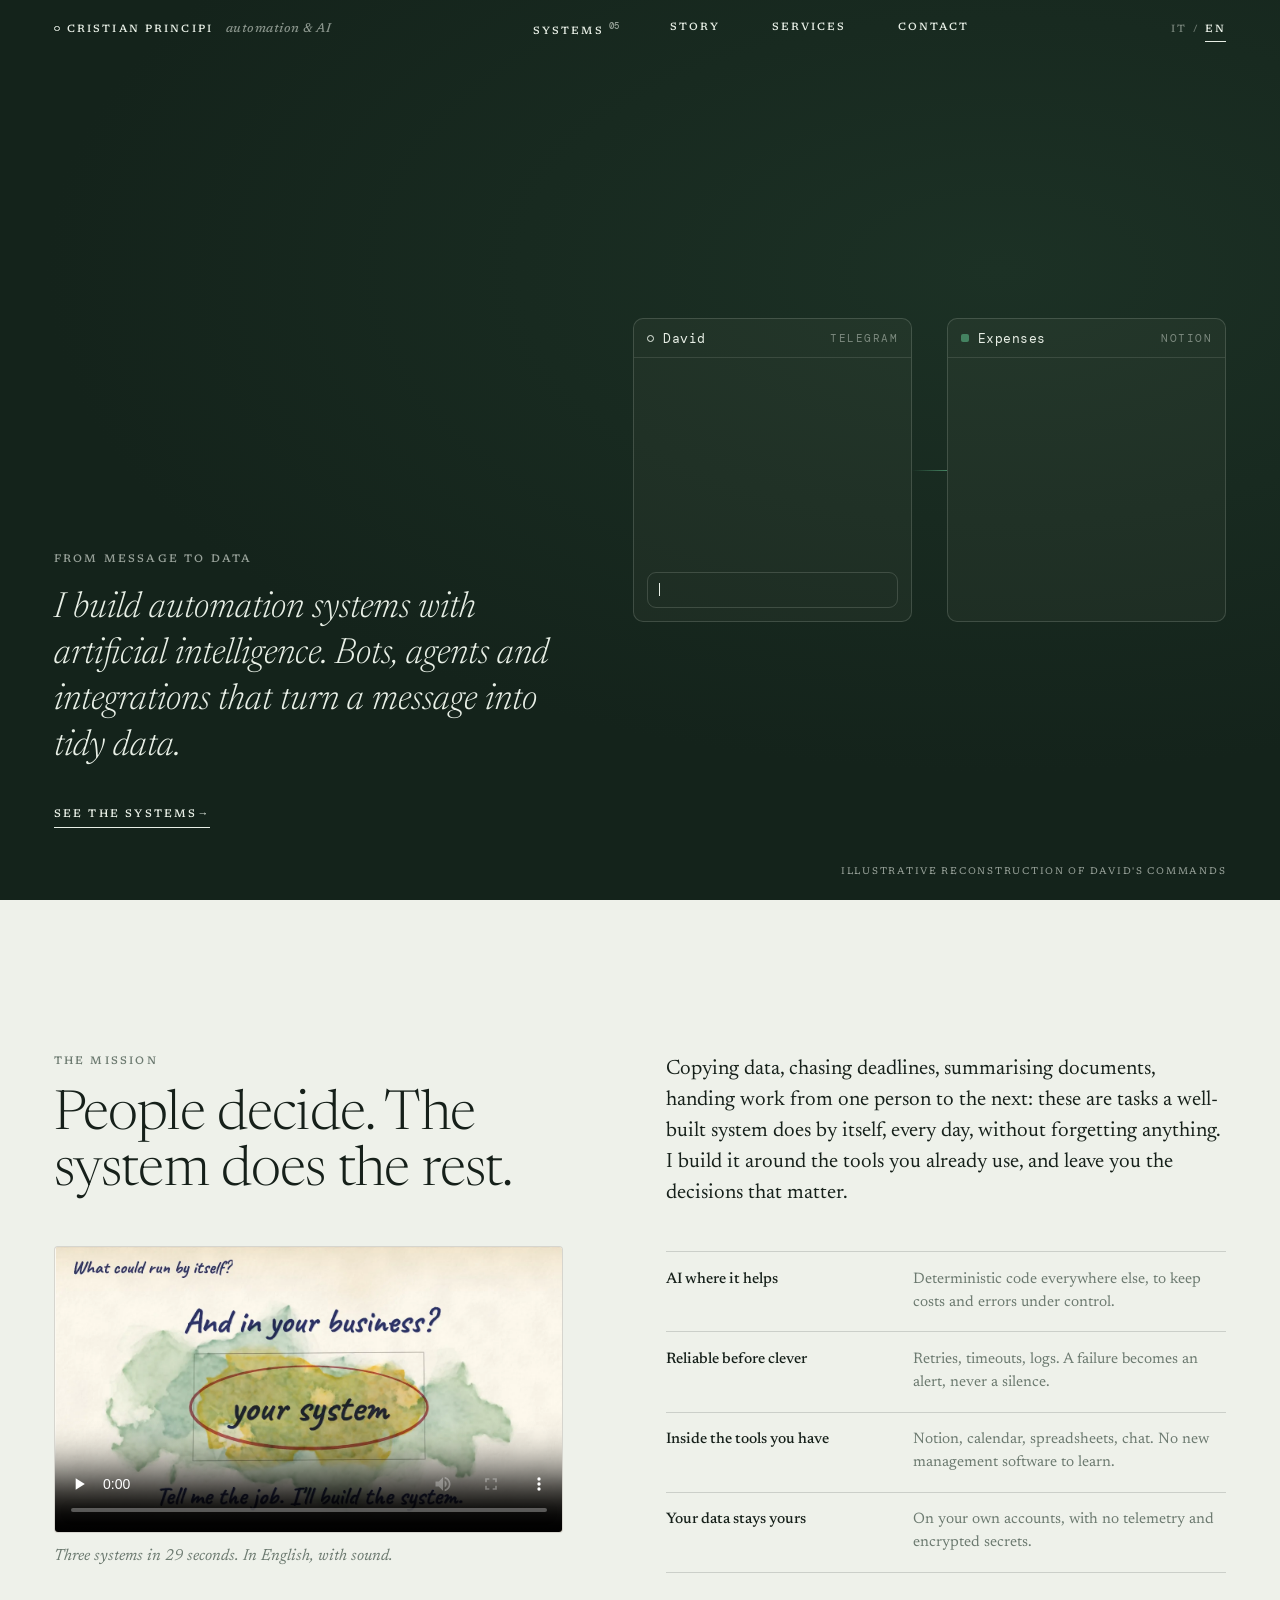
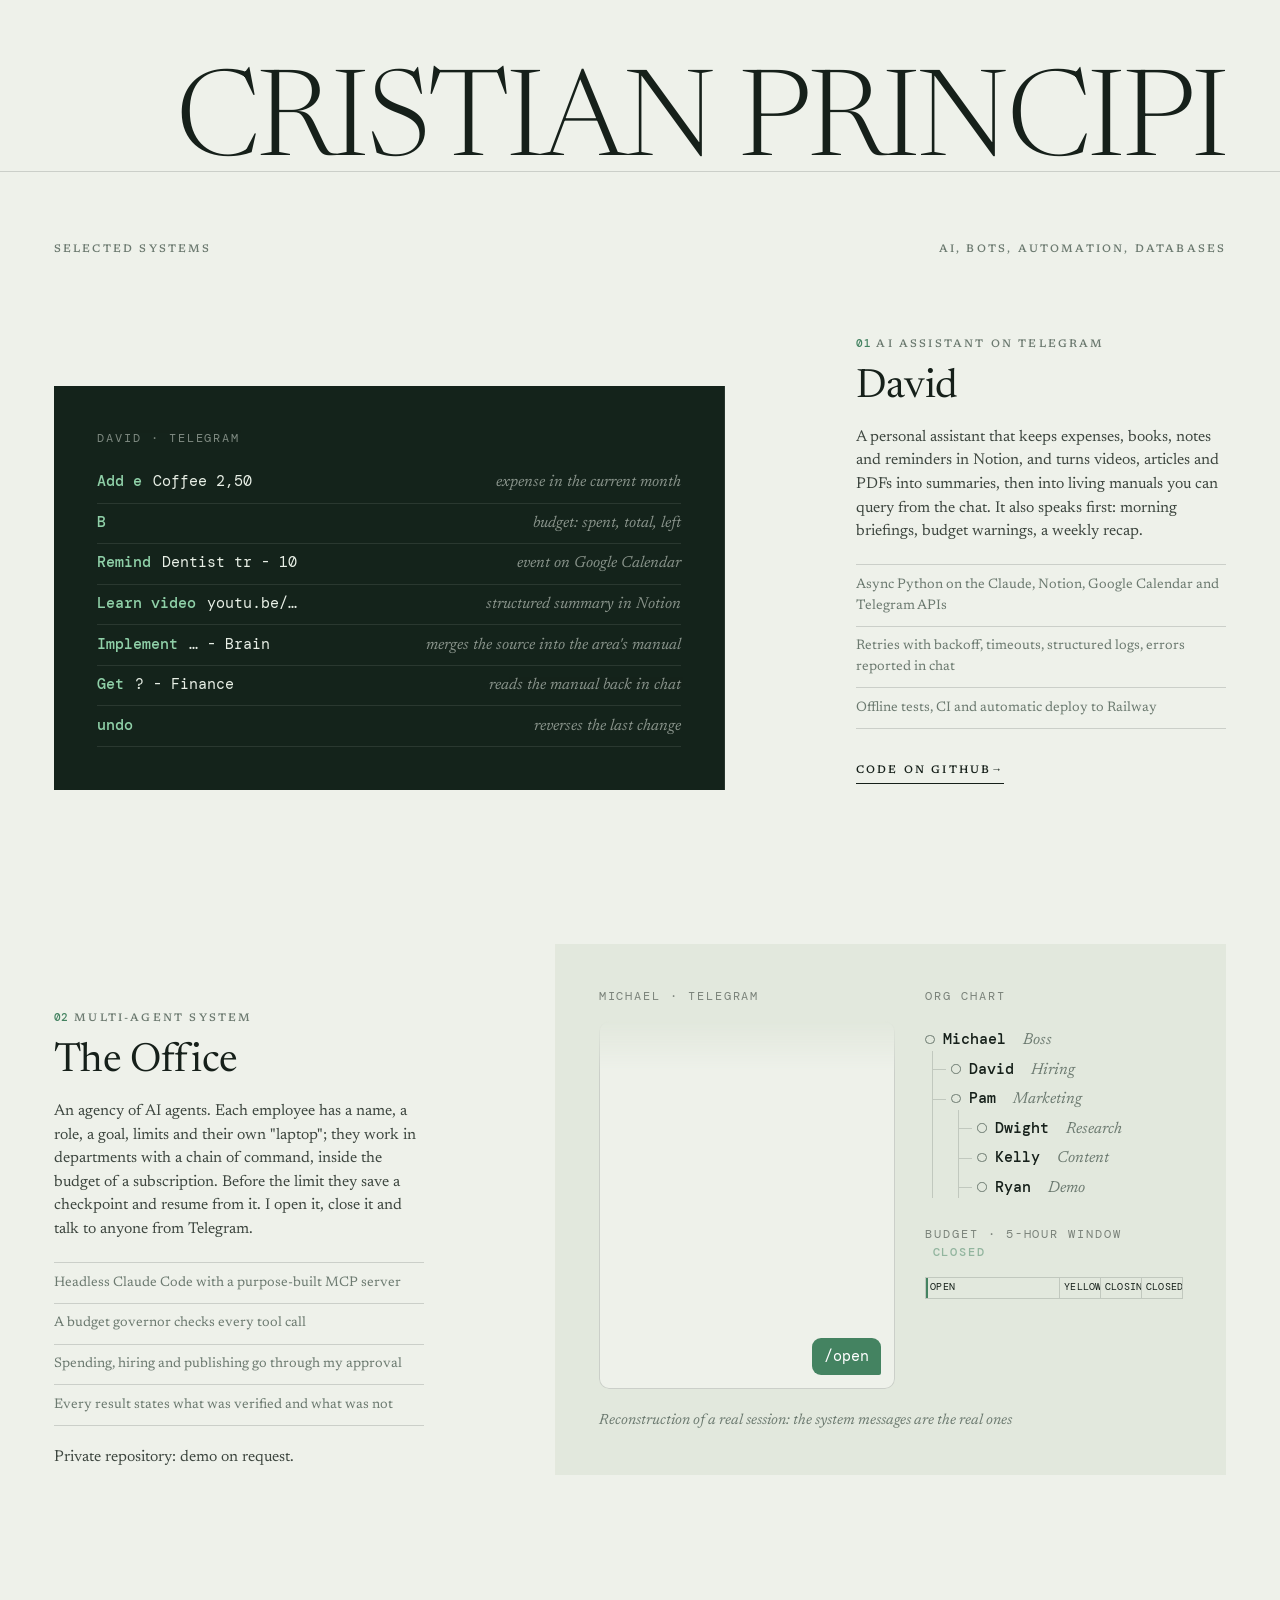
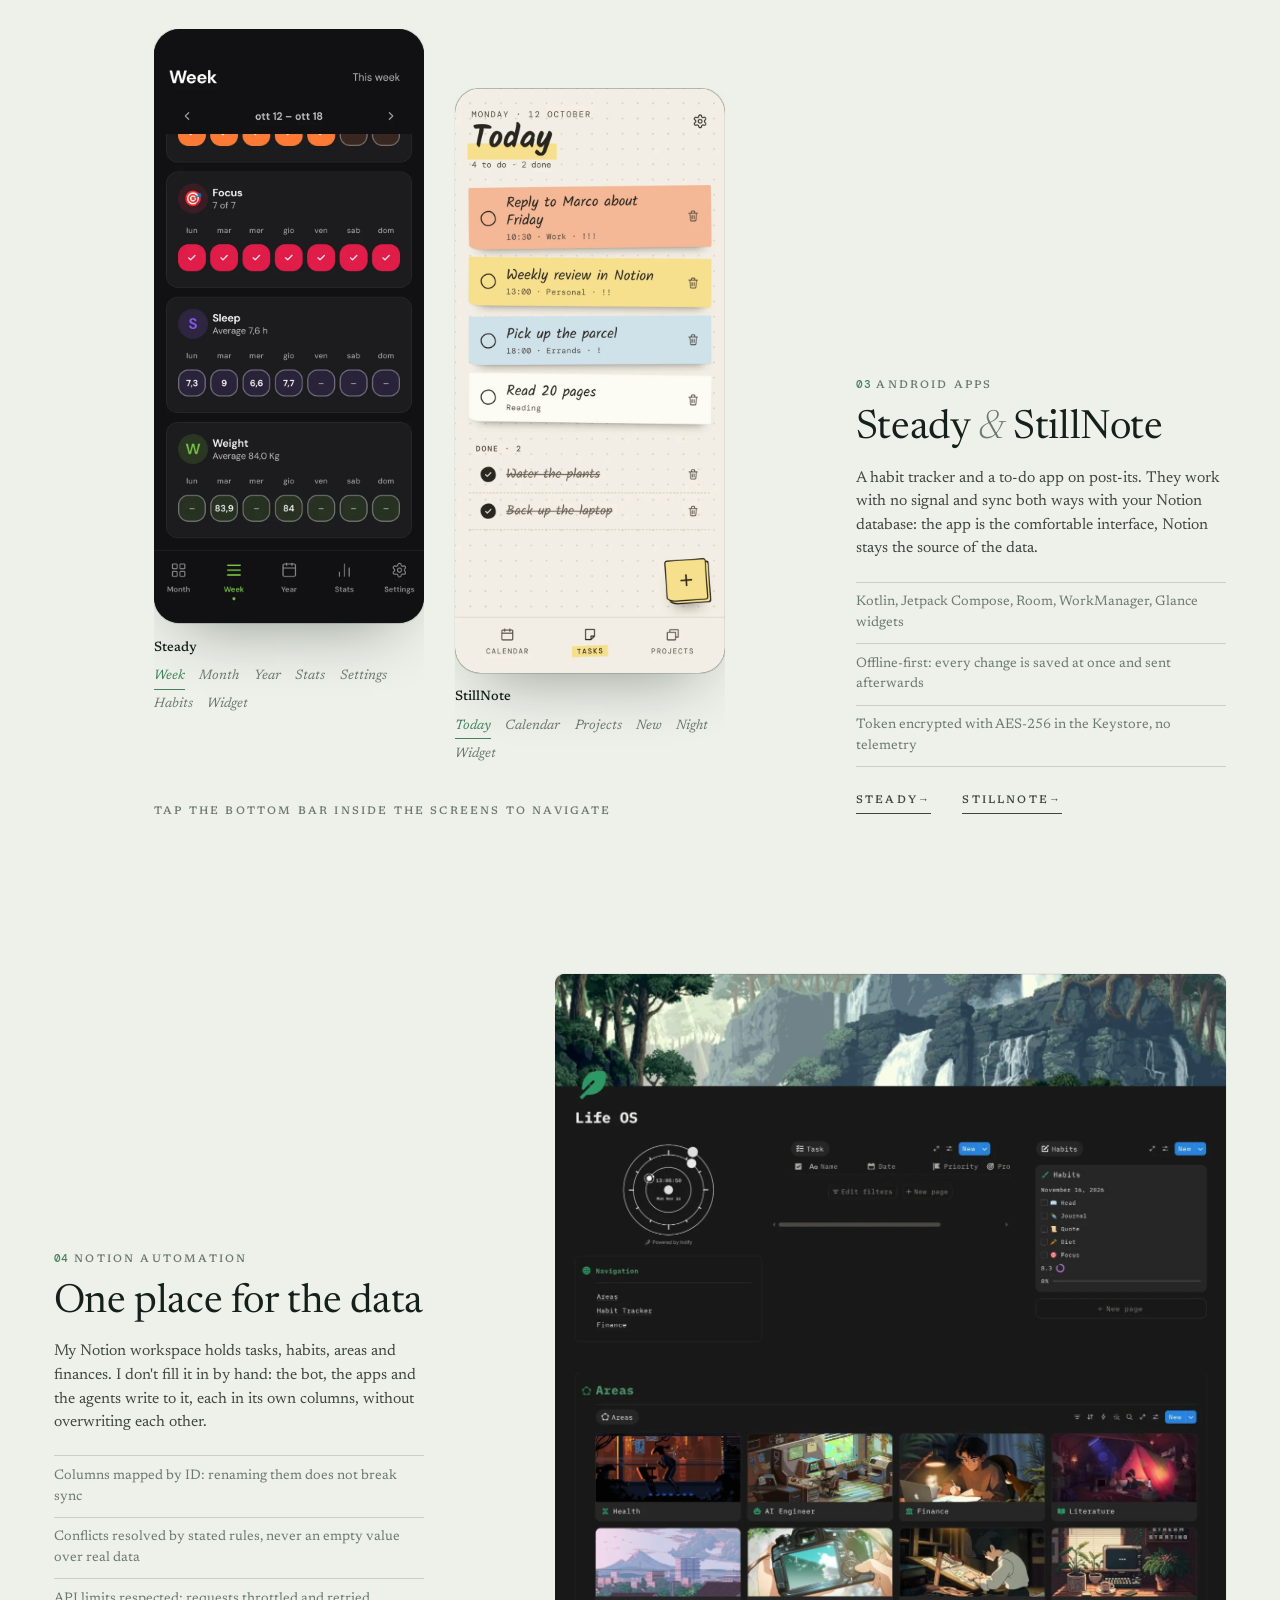
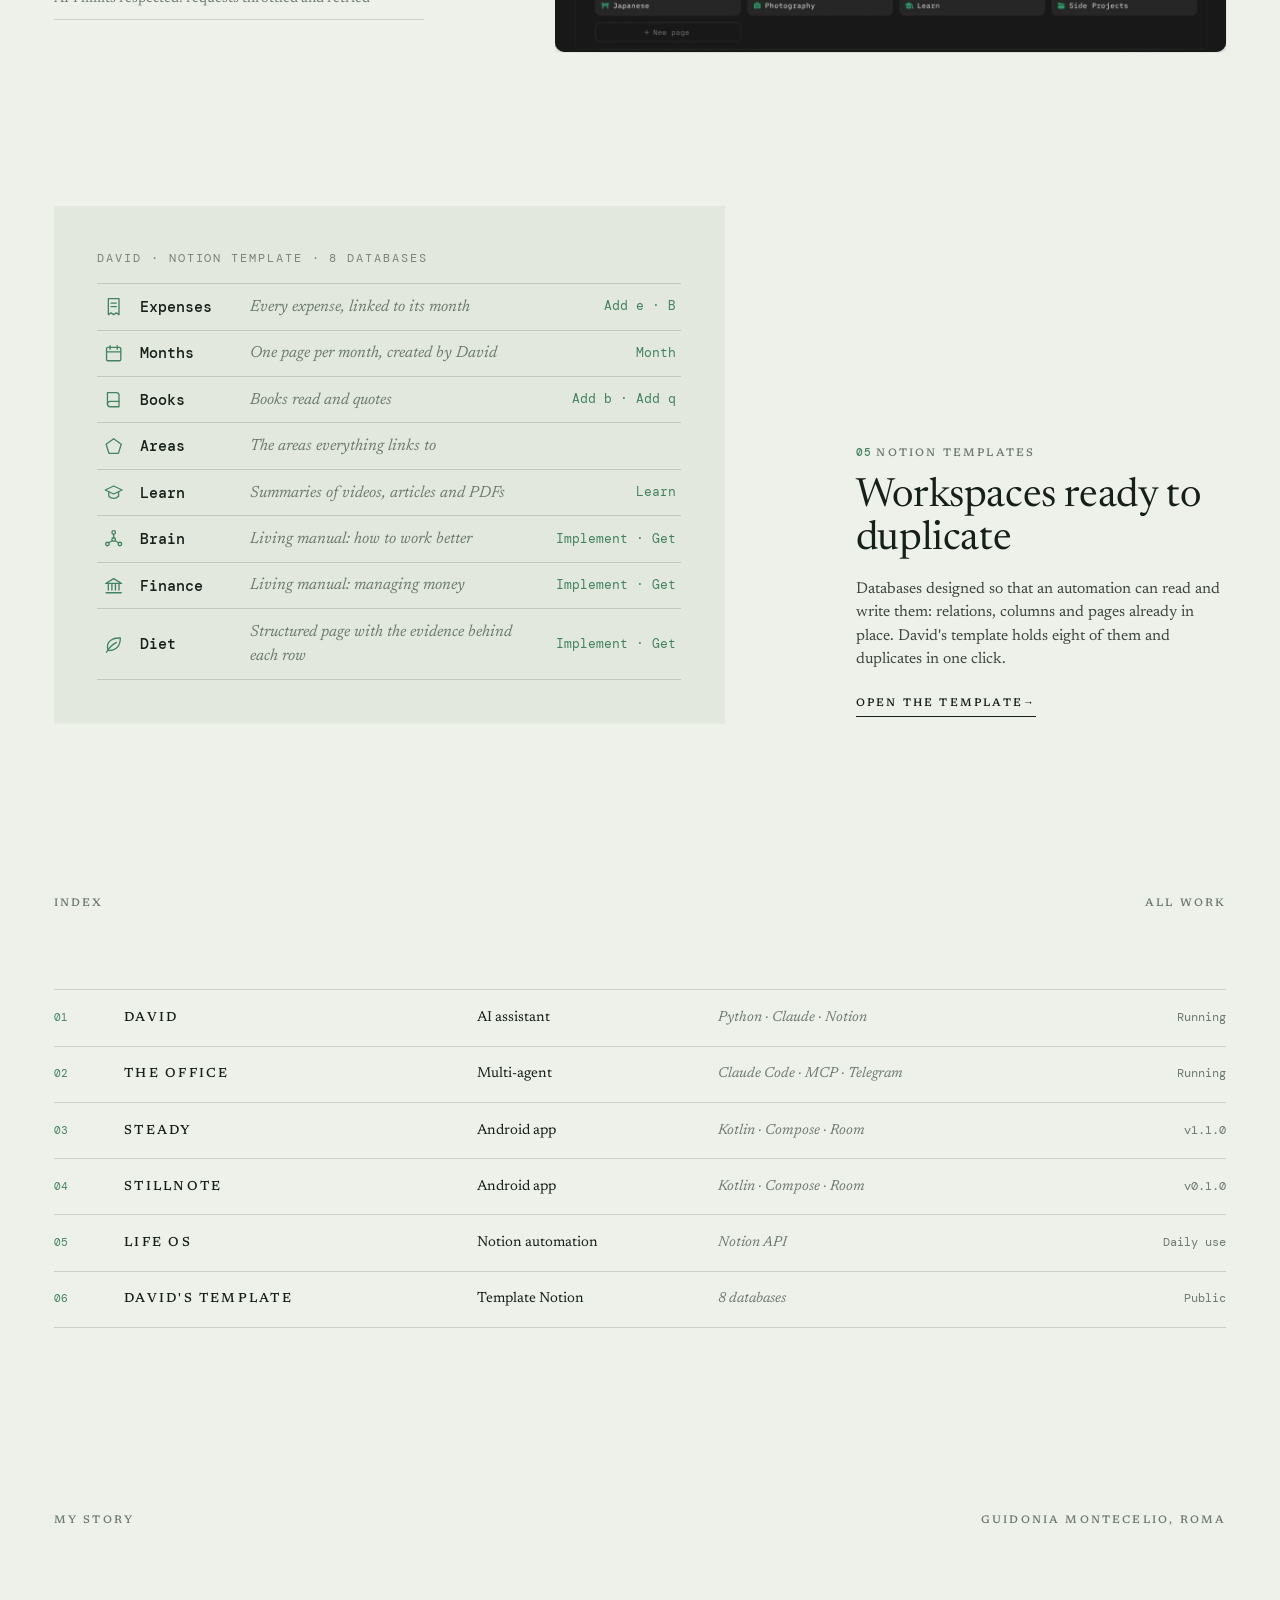
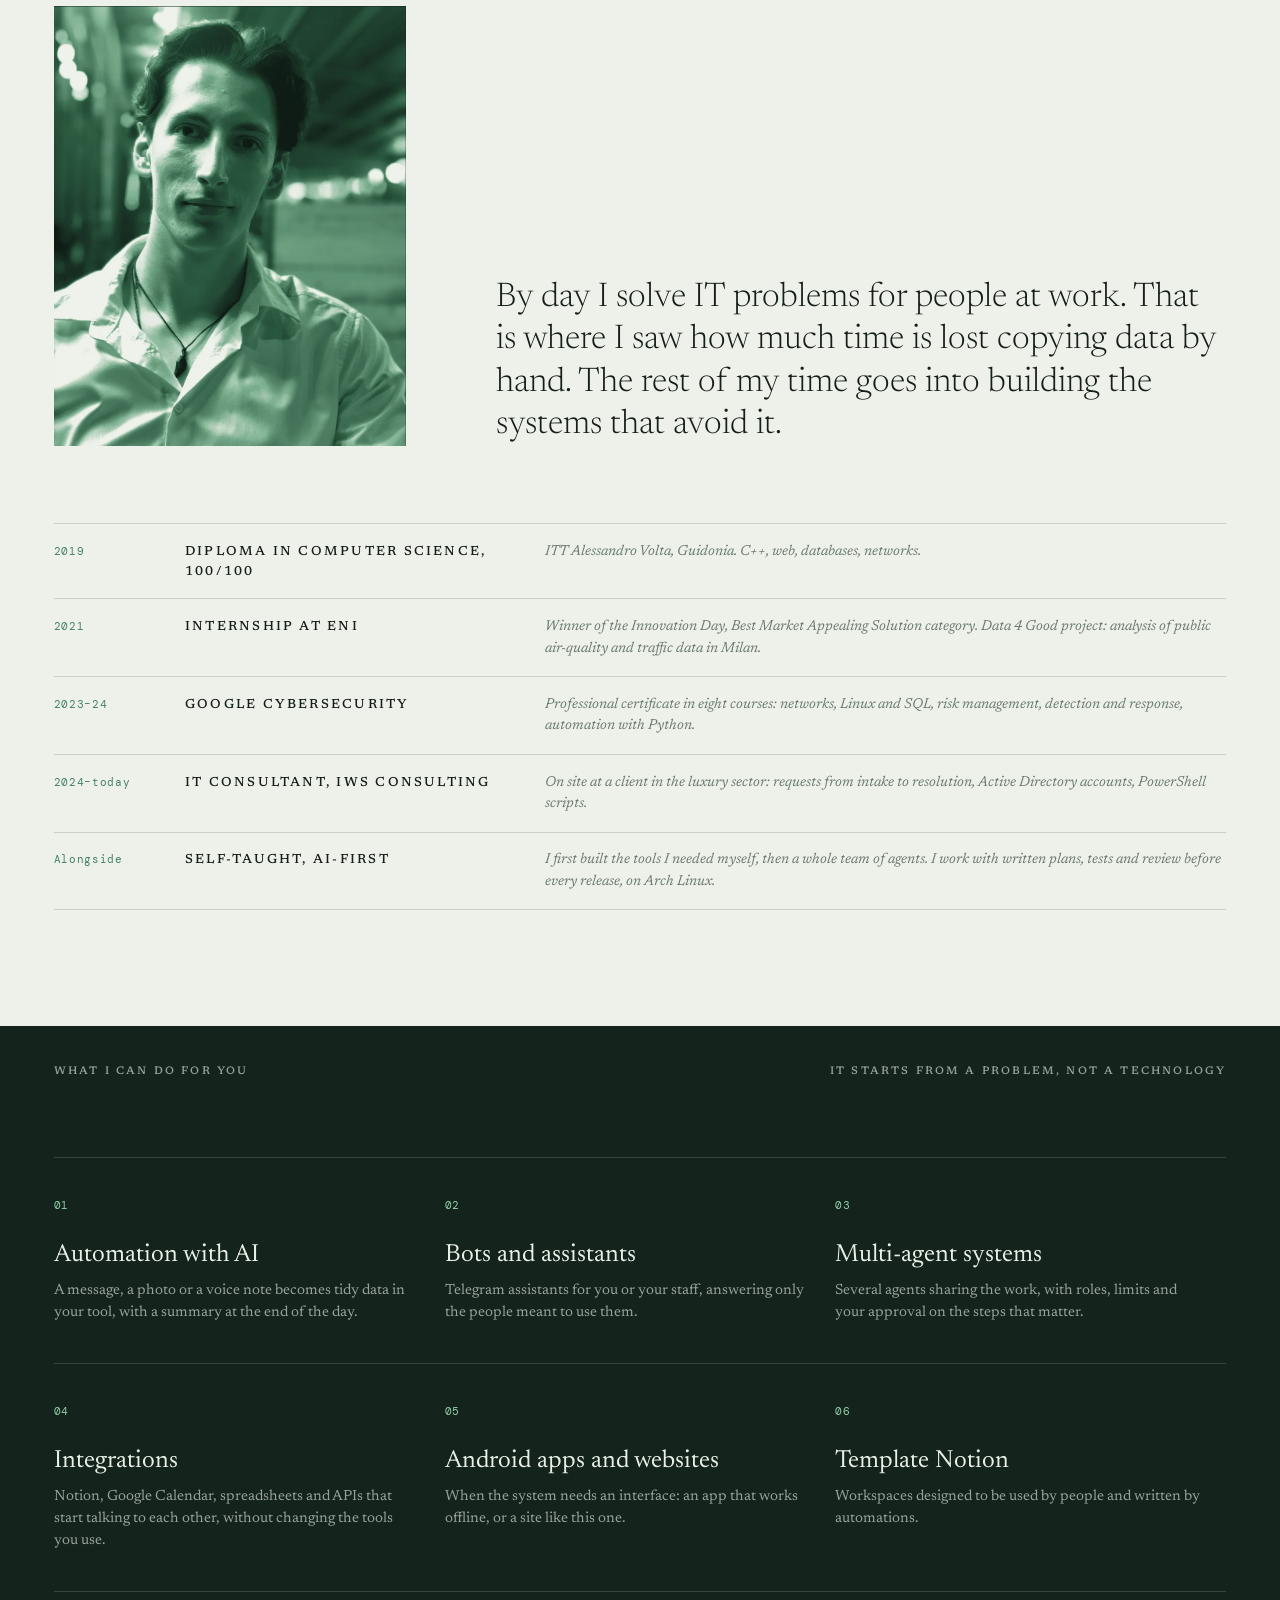
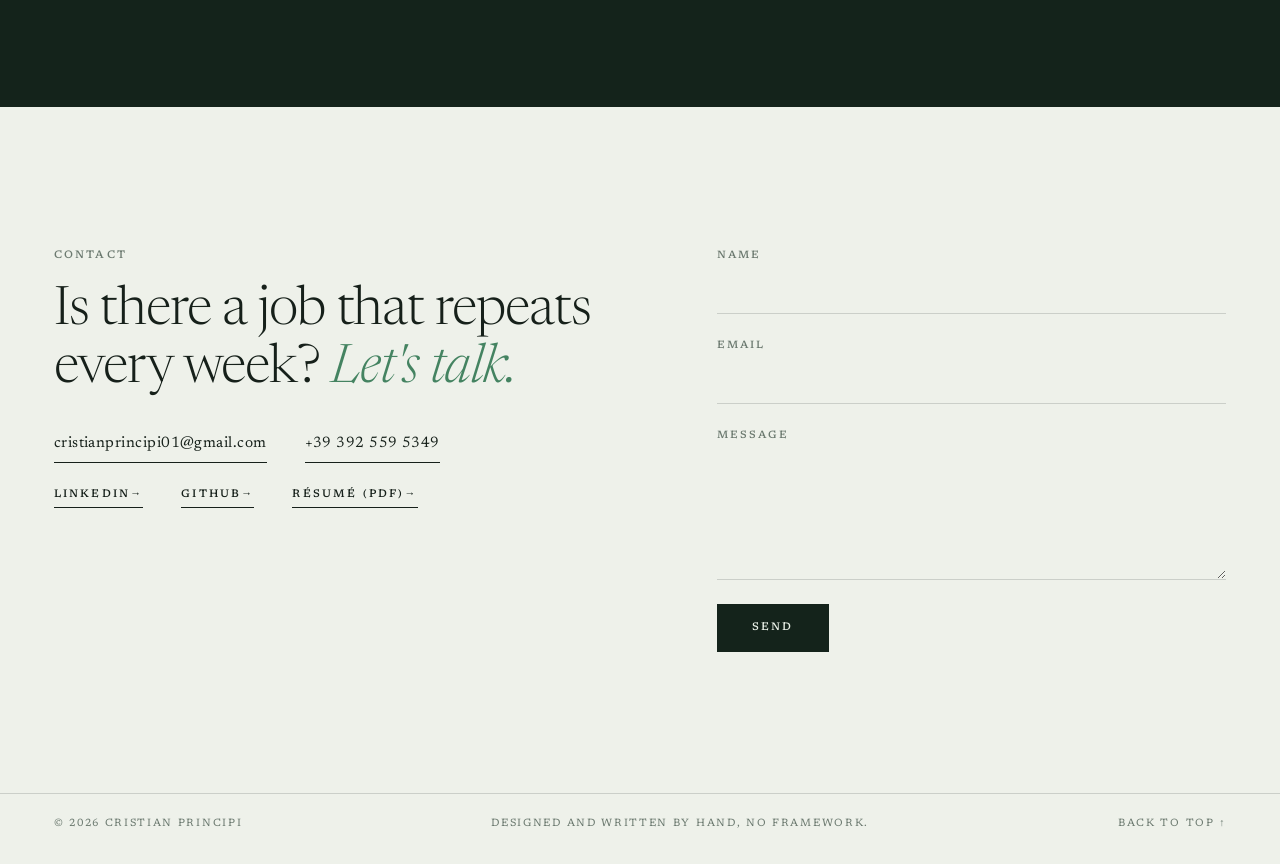
==== index.html @ 459aca67 "Portfolio: sito, CV e video della missione Co-Authored-By: Claude Fable 5.2 <noreply@anthropic.com> " ====
<!doctype html>
<html lang="it">
<head>
<meta charset="utf-8">
<meta name="viewport" content="width=device-width, initial-scale=1">
<title>Cristian Principi · Automazione e AI</title>
<meta name="description" content="Costruisco sistemi di automazione con l'intelligenza artificiale: bot, agenti e integrazioni che trasformano un messaggio in dati ordinati.">
<meta property="og:type" content="website">
<meta property="og:title" content="Cristian Principi · Automazione e AI">
<meta property="og:description" content="Bot, agenti AI e integrazioni che trasformano un messaggio in dati ordinati negli strumenti che usi già.">
<meta name="theme-color" content="#14231b">
<link rel="icon" href="data:image/svg+xml,%3Csvg xmlns='http://www.w3.org/2000/svg' viewBox='0 0 32 32'%3E%3Crect width='32' height='32' rx='7' fill='%2314231b'/%3E%3Ctext x='16' y='22' font-family='Georgia,serif' font-size='17' font-style='italic' fill='%23e8efe6' text-anchor='middle'%3Ecp%3C/text%3E%3C/svg%3E">
<link rel="preload" href="assets/fonts/Newsreader.woff2" as="font" type="font/woff2" crossorigin>
<link rel="stylesheet" href="css/style.css?v=11">
<script>document.documentElement.classList.add('js');</script>
</head>
<body>

<!-- Sipario d'apertura -->
<div class="intro" id="intro" aria-hidden="true">
  <div class="intro__half intro__half--l"><span>Cristian</span></div>
  <div class="intro__line"></div>
  <div class="intro__half intro__half--r"><span><em>Principi</em></span></div>
</div>

<header class="nav on-dark" id="nav">
  <a class="nav__brand" href="#top"><i class="dot"></i>Cristian Principi <span data-i18n="nav.role">automazione &amp; AI</span></a>
  <nav class="nav__links" aria-label="Sezioni">
    <a href="#sistemi"><span data-i18n="nav.systems">Sistemi</span> <sup>05</sup></a>
    <a href="#storia" data-i18n="nav.story">Storia</a>
    <a href="#servizi" data-i18n="nav.services">Servizi</a>
    <a href="#contatti" data-i18n="nav.contact">Contatti</a>
  </nav>
  <div class="lang" role="group" aria-label="Lingua">
    <button type="button" data-lang="it" aria-pressed="true">IT</button><span>/</span><button type="button" data-lang="en" aria-pressed="false">EN</button>
  </div>
</header>

<main id="top">

<!-- HERO -->
<section class="hero" id="hero">
  <div class="hero__copy">
    <p class="label" data-i18n="hero.label">Dal messaggio al dato</p>
    <h1 class="hero__title" data-i18n="hero.title">Costruisco sistemi di automazione con l'intelligenza artificiale. Bot, agenti e integrazioni che trasformano un messaggio in dati ordinati.</h1>
    <a class="link" href="#sistemi" data-i18n="hero.cta">Guarda i sistemi</a>
  </div>

  <div class="demo" id="demo" aria-hidden="true">
    <div class="demo__chat">
      <div class="demo__bar"><i class="dot"></i>David <span>Telegram</span></div>
      <div class="demo__msgs" id="demoMsgs"></div>
      <div class="demo__input"><span id="demoType"></span><i class="caret"></i></div>
    </div>
    <div class="demo__arrow"><span></span></div>
    <div class="demo__sheet">
      <div class="demo__bar"><i class="sq"></i><span id="demoDb">Expenses</span> <span>Notion</span></div>
      <div class="demo__rows" id="demoRows"></div>
    </div>
  </div>

  <p class="hero__tags"><span data-i18n="hero.note">Ricostruzione illustrativa dei comandi di David</span></p>
</section>

<!-- MISSIONE -->
<section class="mission wrap" id="missione">
  <div class="mission__side reveal">
    <p class="label" data-i18n="mission.label">La missione</p>
    <p class="mission__big" data-i18n="mission.big">Le persone decidono. Il resto lo fa il&nbsp;sistema.</p>
    <figure class="film">
      <video controls playsinline preload="none" poster="assets/img/mission-film.webp" width="1280" height="720" aria-label="What could run by itself? Animated film, 29 seconds, in English">
        <source src="assets/video/mission-film.mp4" type="video/mp4">
      </video>
      <figcaption data-i18n="mission.film">Tre sistemi in 29 secondi. In inglese, con audio.</figcaption>
    </figure>
  </div>
  <div class="mission__text">
    <p class="reveal" data-i18n="mission.p1">Ricopiare dati, rincorrere scadenze, riassumere documenti, passare il lavoro da una persona all'altra: sono compiti che un sistema ben costruito svolge da solo, ogni giorno, senza dimenticare nulla. Io lo costruisco intorno agli strumenti che usi già, e lascio a te le decisioni che contano.</p>
    <ul class="principles">
      <li class="reveal"><b data-i18n="mission.a.t">L'AI dove serve</b><span data-i18n="mission.a.d">Codice deterministico ovunque altro, per tenere sotto controllo costi ed errori.</span></li>
      <li class="reveal"><b data-i18n="mission.b.t">Affidabile prima che brillante</b><span data-i18n="mission.b.d">Retry, timeout, log. Un guasto diventa un avviso, mai un silenzio.</span></li>
      <li class="reveal"><b data-i18n="mission.c.t">Negli strumenti che hai già</b><span data-i18n="mission.c.d">Notion, calendario, fogli, chat. Nessun nuovo gestionale da imparare.</span></li>
      <li class="reveal"><b data-i18n="mission.d.t">I dati restano tuoi</b><span data-i18n="mission.d.d">Sui tuoi account, senza telemetria, con i segreti cifrati.</span></li>
    </ul>
  </div>
</section>

<div class="wordmark" aria-hidden="true"><div class="wordmark__in" id="wordmark">Cristian Principi</div></div>

<!-- SISTEMI -->
<section class="systems wrap" id="sistemi">
  <header class="sec-head reveal">
    <p class="label" data-i18n="sys.label">Sistemi selezionati</p>
    <p class="label label--r" data-i18n="sys.sub">AI, bot, automazione, database</p>
  </header>

  <!-- 01 David -->
  <article class="sys">
    <div class="sys__visual sys__visual--wide clip">
      <div class="panel panel--dark term">
        <p class="term__h">david · telegram</p>
        <p><b>Add e</b> Coffee 2,50 <i data-i18n="d.c1">spesa nel mese corrente</i></p>
        <p><b>B</b> <i data-i18n="d.c2">budget: speso, totale, residuo</i></p>
        <p><b>Remind</b> Dentist tr - 10 <i data-i18n="d.c3">evento su Google Calendar</i></p>
        <p><b>Learn video</b> youtu.be/… <i data-i18n="d.c4">riassunto strutturato in Notion</i></p>
        <p><b>Implement</b> … - Brain <i data-i18n="d.c5">unisce la fonte al manuale dell'area</i></p>
        <p><b>Get</b> ? - Finance <i data-i18n="d.c6">rilegge il manuale in chat</i></p>
        <p><b>undo</b> <i data-i18n="d.c7">annulla l'ultima modifica</i></p>
      </div>
    </div>
    <div class="sys__body reveal">
      <p class="label"><span class="num">01</span> <span data-i18n="d.kind">Assistente AI su Telegram</span></p>
      <h2>David</h2>
      <p data-i18n="d.desc">Un assistente personale che tiene in Notion spese, libri, appunti e promemoria, e trasforma video, articoli e PDF in riassunti e poi in manuali vivi da interrogare dalla chat. Scrive anche per primo: briefing del mattino, allarmi di budget, riepilogo settimanale.</p>
      <ul class="facts">
        <li data-i18n="d.f1">Python asincrono su API Claude, Notion, Google Calendar e Telegram</li>
        <li data-i18n="d.f2">Retry con backoff, timeout, log strutturati, errori notificati in chat</li>
        <li data-i18n="d.f3">Test offline, CI e deploy automatico su Railway</li>
      </ul>
      <a class="link" href="https://github.com/CristianPrincipi/Notion-Telegram-Bot" target="_blank" rel="noopener" data-i18n="sys.code">Codice su GitHub</a>
    </div>
  </article>

  <!-- 02 The Office -->
  <article class="sys sys--flip">
    <div class="sys__visual clip">
      <div class="panel office" id="officeDemo">
        <div class="od">
          <div class="od__chat">
            <p class="term__h">michael · telegram</p>
            <div class="od__msgs" id="odMsgs" aria-hidden="true"></div>
          </div>
          <div class="od__side">
            <p class="term__h" data-i18n="o.org">organigramma</p>
            <ul class="tree">
              <li data-who="michael"><b>Michael</b> <span data-i18n="o.r1">Boss</span>
                <ul>
                  <li data-who="david"><b>David</b> <span data-i18n="o.r2">Assunzioni</span></li>
                  <li data-who="pam"><b>Pam</b> <span data-i18n="o.r3">Marketing</span>
                    <ul>
                      <li data-who="dwight"><b>Dwight</b> <span data-i18n="o.r4">Ricerca</span></li>
                      <li data-who="kelly"><b>Kelly</b> <span data-i18n="o.r5">Contenuti</span></li>
                      <li data-who="ryan"><b>Ryan</b> <span data-i18n="o.r6">Demo</span></li>
                    </ul>
                  </li>
                </ul>
              </li>
            </ul>
            <p class="term__h"><span data-i18n="o.budget">budget · finestra di 5 ore</span> <b id="odState">closed</b></p>
            <div class="gauge"><i class="gauge__fill" id="odFill"></i>
              <span style="--w:52%">Open</span><span style="--w:16%">Yellow</span><span style="--w:16%">Closing</span><span style="--w:16%">Closed</span>
            </div>
          </div>
        </div>
        <p class="od__note" data-i18n="o.note">Ricostruzione di una sessione reale: i messaggi di sistema sono quelli veri</p>
      </div>
    </div>
    <div class="sys__body reveal">
      <p class="label"><span class="num">02</span> <span data-i18n="o.kind">Sistema multi-agente</span></p>
      <h2>The Office</h2>
      <p data-i18n="o.desc">Un'agenzia di agenti AI. Ogni dipendente ha nome, ruolo, obiettivo, limiti e un proprio "laptop"; lavorano in reparti con una catena di comando, dentro il budget di un abbonamento. Prima del limite salvano un checkpoint e riprendono da lì. Io la apro, la chiudo e parlo con chiunque da Telegram.</p>
      <ul class="facts">
        <li data-i18n="o.f1">Claude Code headless con un server MCP scritto apposta</li>
        <li data-i18n="o.f2">Un governatore del budget controlla ogni chiamata agli strumenti</li>
        <li data-i18n="o.f3">Spese, assunzioni e pubblicazioni passano dalla mia approvazione</li>
        <li data-i18n="o.f4">Ogni risultato dichiara cosa è stato verificato e cosa no</li>
      </ul>
      <p class="muted small" data-i18n="o.priv">Repository privato: demo su richiesta.</p>
    </div>
  </article>

  <!-- 03 App Android -->
  <article class="sys">
    <div class="sys__visual sys__visual--phones">
      <figure class="phone clip" data-phone>
        <div class="phone__in">
          <div class="phone__screens" style="aspect-ratio:720/1584"><img data-s="week" class="on" src="assets/img/steady-week.webp" alt="Steady: settimana" loading="lazy"><img data-s="month" src="assets/img/steady-month.webp" alt="Steady: mese" loading="lazy"><img data-s="year" src="assets/img/steady-year.webp" alt="Steady: anno" loading="lazy"><img data-s="stats" src="assets/img/steady-stats.webp" alt="Steady: statistiche" loading="lazy"><img data-s="settings" src="assets/img/steady-settings.webp" alt="Steady: impostazioni" loading="lazy"><img data-s="habits" data-nonav src="assets/img/steady-habits.webp" alt="Steady: ordine e colore delle abitudini" loading="lazy"><video data-s="widgets" data-nonav src="assets/video/steady-widgets.mp4" poster="assets/img/steady-widgets.webp" muted loop playsinline preload="none" aria-label="Steady: i widget sulla schermata iniziale"></video><button type="button" class="hot" data-go="month" style="left:0%;top:88%;width:20%;height:12%" aria-label="month"></button><button type="button" class="hot" data-go="week" style="left:20%;top:88%;width:20%;height:12%" aria-label="week"></button><button type="button" class="hot" data-go="year" style="left:40%;top:88%;width:20%;height:12%" aria-label="year"></button><button type="button" class="hot" data-go="stats" style="left:60%;top:88%;width:20%;height:12%" aria-label="stats"></button><button type="button" class="hot" data-go="settings" style="left:80%;top:88%;width:20%;height:12%" aria-label="settings"></button></div>
          <figcaption><b>Steady</b><span class="phone__tabs"><button type="button" data-go="week" aria-pressed="true" data-i18n="g.1">Settimana</button><button type="button" data-go="month" aria-pressed="false" data-i18n="g.2">Mese</button><button type="button" data-go="year" aria-pressed="false" data-i18n="g.3">Anno</button><button type="button" data-go="stats" aria-pressed="false" data-i18n="g.10">Statistiche</button><button type="button" data-go="settings" aria-pressed="false" data-i18n="g.11">Impostazioni</button><button type="button" data-go="habits" aria-pressed="false" data-i18n="g.4">Abitudini</button><button type="button" data-go="widgets" aria-pressed="false">Widget</button></span></figcaption>
        </div>
      </figure>
      <figure class="phone phone--low clip" data-phone>
        <div class="phone__in">
          <div class="phone__screens" style="aspect-ratio:780/1688"><img data-s="today" class="on" src="assets/img/stillnote-today.webp" alt="StillNote: oggi" loading="lazy"><img data-s="calendar" src="assets/img/stillnote-calendar.webp" alt="StillNote: calendario" loading="lazy"><img data-s="projects" src="assets/img/stillnote-projects.webp" alt="StillNote: progetti" loading="lazy"><img data-s="new-task" data-nonav src="assets/img/stillnote-new-task.webp" alt="StillNote: nuova attività" loading="lazy"><img data-s="night" data-nonav src="assets/img/stillnote-night.webp" alt="StillNote: tema notte" loading="lazy"><img data-s="widgets" data-nonav src="assets/img/stillnote-widgets.webp" alt="StillNote: i widget sulla schermata iniziale" loading="lazy"><button type="button" class="hot" data-go="calendar" style="left:0%;top:90%;width:33.3%;height:10%" aria-label="calendar"></button><button type="button" class="hot" data-go="today" style="left:33.3%;top:90%;width:33.4%;height:10%" aria-label="today"></button><button type="button" class="hot" data-go="projects" style="left:66.7%;top:90%;width:33.3%;height:10%" aria-label="projects"></button><button type="button" class="hot" data-go="new-task" style="left:74%;top:79%;width:22%;height:10%" aria-label="new-task"></button></div>
          <figcaption><b>StillNote</b><span class="phone__tabs"><button type="button" data-go="today" aria-pressed="true" data-i18n="g.5">Oggi</button><button type="button" data-go="calendar" aria-pressed="false" data-i18n="g.7">Calendario</button><button type="button" data-go="projects" aria-pressed="false" data-i18n="g.8">Progetti</button><button type="button" data-go="new-task" aria-pressed="false" data-i18n="g.6">Nuova</button><button type="button" data-go="night" aria-pressed="false" data-i18n="g.9">Notte</button><button type="button" data-go="widgets" aria-pressed="false">Widget</button></span></figcaption>
        </div>
      </figure>
      <p class="phone__hint label" data-i18n="a.hint">Tocca la barra in basso nelle schermate per navigare</p>
    </div>
    <div class="sys__body reveal">
      <p class="label"><span class="num">03</span> <span data-i18n="a.kind">App Android</span></p>
      <h2>Steady <em>&amp;</em> StillNote</h2>
      <p data-i18n="a.desc">Un tracker di abitudini e una to-do su post-it. Funzionano senza rete e si sincronizzano nei due sensi con il tuo database Notion: l'app è l'interfaccia comoda, Notion resta la fonte dei dati.</p>
      <ul class="facts">
        <li data-i18n="a.f1">Kotlin, Jetpack Compose, Room, WorkManager, widget in Glance</li>
        <li data-i18n="a.f2">Offline-first: ogni modifica è salvata subito e inviata dopo</li>
        <li data-i18n="a.f3">Token cifrato AES-256 nel Keystore, nessuna telemetria</li>
      </ul>
      <p class="links"><a class="link" href="https://github.com/CristianPrincipi/Steady-Habit-Tracker" target="_blank" rel="noopener">Steady</a><a class="link" href="https://github.com/CristianPrincipi/StillNote" target="_blank" rel="noopener">StillNote</a></p>
    </div>
  </article>

  <!-- 04 Automazione Notion -->
  <article class="sys sys--flip">
    <div class="sys__visual clip">
      <figure class="shot"><img src="assets/img/notion-life-os.webp" alt="La pagina iniziale del mio Notion: attività, abitudini del giorno e le aree" loading="lazy" width="1410" height="1425"></figure>
    </div>
    <div class="sys__body reveal">
      <p class="label"><span class="num">04</span> <span data-i18n="n.kind">Automazione Notion</span></p>
      <h2 data-i18n="n.title">Un solo posto per i dati</h2>
      <p data-i18n="n.desc">Il mio spazio Notion tiene attività, abitudini, aree e finanze. Non lo compilo a mano: ci scrivono il bot, le app e gli agenti, ognuno nelle sue colonne, senza sovrascriversi.</p>
      <ul class="facts">
        <li data-i18n="n.f1">Colonne mappate per ID: rinominarle non rompe la sincronizzazione</li>
        <li data-i18n="n.f2">Conflitti risolti con regole dichiarate, mai un valore vuoto sopra un dato vero</li>
        <li data-i18n="n.f3">Limiti dell'API rispettati: richieste regolate e ritentate</li>
      </ul>
    </div>
  </article>

  <!-- 05 Template -->
  <article class="sys">
    <div class="sys__visual sys__visual--wide clip">
      <div class="panel dbs">
        <p class="term__h" data-i18n="t.head">david · template notion · 8 database</p>
        <ul>
          <li><svg viewBox="0 0 24 24" aria-hidden="true"><path d="M6 3h12v18l-3-2-3 2-3-2-3 2z"/><path d="M9 8h6M9 12h6"/></svg><b>Expenses</b><span data-i18n="t.r1">Ogni spesa, collegata al suo mese</span><code>Add e · B</code></li>
          <li><svg viewBox="0 0 24 24" aria-hidden="true"><rect x="4" y="5" width="16" height="15" rx="1.5"/><path d="M4 10h16M8 3v4M16 3v4"/></svg><b>Months</b><span data-i18n="t.r2">Una pagina per mese, creata da David</span><code>Month</code></li>
          <li><svg viewBox="0 0 24 24" aria-hidden="true"><path d="M5 4h10a3 3 0 0 1 3 3v13H8a3 3 0 0 1-3-3z"/><path d="M5 17a3 3 0 0 1 3-3h10"/></svg><b>Books</b><span data-i18n="t.r3">Libri letti e citazioni</span><code>Add b · Add q</code></li>
          <li><svg viewBox="0 0 24 24" aria-hidden="true"><path d="M12 3l8.5 6.2-3.2 10.3H6.7L3.5 9.2z"/></svg><b>Areas</b><span data-i18n="t.r4">Le aree a cui tutto si collega</span><code></code></li>
          <li><svg viewBox="0 0 24 24" aria-hidden="true"><path d="M2.5 9L12 4.5 21.5 9 12 13.5z"/><path d="M6.5 11.2V16c1.6 1.6 3.4 2.4 5.5 2.4s3.9-.8 5.5-2.4v-4.8"/></svg><b>Learn</b><span data-i18n="t.r5">Riassunti di video, articoli e PDF</span><code>Learn</code></li>
          <li><svg viewBox="0 0 24 24" aria-hidden="true"><circle cx="12" cy="5" r="2"/><circle cx="5" cy="18" r="2"/><circle cx="19" cy="18" r="2"/><circle cx="12" cy="13" r="2"/><path d="M12 7v4M10.4 14.3L6.4 16.600M13.6 14.3l4 2.3"/></svg><b>Brain</b><span data-i18n="t.r6">Manuale vivo: come lavorare meglio</span><code>Implement · Get</code></li>
          <li><svg viewBox="0 0 24 24" aria-hidden="true"><path d="M3 9.5L12 4l9 5.5z"/><path d="M6 10v7M10 10v7M14 10v7M18 10v7M3.5 20h17"/></svg><b>Finance</b><span data-i18n="t.r7">Manuale vivo: gestione del denaro</span><code>Implement · Get</code></li>
          <li><svg viewBox="0 0 24 24" aria-hidden="true"><path d="M19.5 4.5C10 4 5 8.5 5 14.5c0 1.500.4 2.8 1 4 6.500.5 13.5-3 13.5-14z"/><path d="M4 20.5C7 15 10.5 12 15 9.5"/></svg><b>Diet</b><span data-i18n="t.r8">Pagina strutturata con le prove dietro ogni riga</span><code>Implement · Get</code></li>
        </ul>
      </div>
    </div>
    <div class="sys__body reveal">
      <p class="label"><span class="num">05</span> <span data-i18n="t.kind">Template Notion</span></p>
      <h2 data-i18n="t.title">Spazi pronti da duplicare</h2>
      <p data-i18n="t.desc">Database progettati perché un'automazione possa leggerli e scriverli: relazioni, colonne e pagine già al loro posto. Il template di David ne contiene otto e si duplica in un clic.</p>
      <a class="link" href="https://protective-cost-810.notion.site/David-Notion-Template-3e853cc47bc281a28e30c6f0d37acbcf" target="_blank" rel="noopener" data-i18n="t.link">Apri il template</a>
    </div>
  </article>
</section>

<!-- INDICE -->
<section class="index wrap" id="indice">
  <header class="sec-head reveal">
    <p class="label" data-i18n="i.label">Indice</p>
    <p class="label label--r" data-i18n="i.sub">Tutti i lavori</p>
  </header>
  <ol class="rows">
    <li class="reveal"><span class="num">01</span><b>David</b><span data-i18n="i.1a">Assistente AI</span><i>Python · Claude · Notion</i><span data-i18n="i.live">In esercizio</span></li>
    <li class="reveal"><span class="num">02</span><b>The Office</b><span data-i18n="i.2a">Multi-agente</span><i>Claude Code · MCP · Telegram</i><span data-i18n="i.live">In esercizio</span></li>
    <li class="reveal"><span class="num">03</span><b>Steady</b><span data-i18n="i.3a">App Android</span><i>Kotlin · Compose · Room</i><span>v1.1.0</span></li>
    <li class="reveal"><span class="num">04</span><b>StillNote</b><span data-i18n="i.3a">App Android</span><i>Kotlin · Compose · Room</i><span>v0.1.0</span></li>
    <li class="reveal"><span class="num">05</span><b>Life OS</b><span data-i18n="i.5a">Automazione Notion</span><i>Notion API</i><span data-i18n="i.daily">Uso quotidiano</span></li>
    <li class="reveal"><span class="num">06</span><b data-i18n="i.6">Template di David</b><span>Template Notion</span><i data-i18n="i.6b">8 database</i><span data-i18n="i.pub">Pubblico</span></li>
  </ol>
</section>

<!-- STORIA -->
<section class="story wrap" id="storia">
  <header class="sec-head reveal">
    <p class="label" data-i18n="s.label">La mia storia</p>
    <p class="label label--r">Guidonia Montecelio, Roma</p>
  </header>
  <div class="story__top">
    <figure class="portrait clip"><img src="assets/img/cristian.webp" alt="Cristian Principi" loading="lazy" width="900" height="1125"></figure>
    <p class="story__lead reveal" data-i18n="s.lead">Di giorno risolvo problemi informatici per chi lavora. È lì che ho visto quanto tempo si perde a ricopiare dati a mano. Il resto del tempo lo passo a costruire i sistemi che lo evitano.</p>
  </div>
  <ol class="rows rows--story">
    <li class="reveal"><span class="num">2019</span><b data-i18n="s.1t">Diploma in Informatica, 100/100</b><i data-i18n="s.1d">ITT Alessandro Volta, Guidonia. C++, web, database, reti.</i></li>
    <li class="reveal"><span class="num">2021</span><b data-i18n="s.2t">Tirocinio in Eni</b><i data-i18n="s.2d">Vincitore dell'Innovation Day, categoria Best Market Appealing Solution. Progetto Data 4 Good: analisi di dati pubblici su aria e traffico a Milano.</i></li>
    <li class="reveal"><span class="num">2023–24</span><b>Google Cybersecurity</b><i data-i18n="s.3d">Certificato professionale in otto corsi: reti, Linux e SQL, gestione dei rischi, rilevamento e risposta, automazione con Python.</i></li>
    <li class="reveal"><span class="num" data-i18n="s.4y">2024–oggi</span><b data-i18n="s.4t">IT Consultant, IWS Consulting</b><i data-i18n="s.4d">In presidio presso un cliente del settore lusso: richieste dall'apertura alla soluzione, utenze Active Directory, script PowerShell.</i></li>
    <li class="reveal"><span class="num" data-i18n="s.5y">In parallelo</span><b data-i18n="s.5t">Autodidatta, AI-first</b><i data-i18n="s.5d">Ho costruito prima gli strumenti che servivano a me, poi un intero team di agenti. Lavoro con piani scritti, test e revisione prima di ogni rilascio, su Arch Linux.</i></li>
  </ol>
</section>

<!-- SERVIZI -->
<section class="services" id="servizi">
  <div class="wrap">
    <header class="sec-head reveal">
      <p class="label" data-i18n="v.label">Cosa posso fare per te</p>
      <p class="label label--r" data-i18n="v.sub">Si parte da un problema, non da una tecnologia</p>
    </header>
    <ul class="svc">
      <li class="reveal"><span class="num">01</span><h3 data-i18n="v.1t">Automazioni con AI</h3><p data-i18n="v.1d">Un messaggio, una foto o un vocale diventano dati ordinati nel tuo strumento, con un riepilogo a fine giornata.</p></li>
      <li class="reveal"><span class="num">02</span><h3 data-i18n="v.2t">Bot e assistenti</h3><p data-i18n="v.2d">Assistenti su Telegram per te o per il tuo staff, che rispondono solo a chi deve usarli.</p></li>
      <li class="reveal"><span class="num">03</span><h3 data-i18n="v.3t">Sistemi multi-agente</h3><p data-i18n="v.3d">Più agenti che si dividono il lavoro con ruoli, limiti e la tua approvazione sui passi che contano.</p></li>
      <li class="reveal"><span class="num">04</span><h3 data-i18n="v.4t">Integrazioni</h3><p data-i18n="v.4d">Notion, Google Calendar, fogli e API che iniziano a parlarsi, senza cambiare gli strumenti che usi.</p></li>
      <li class="reveal"><span class="num">05</span><h3 data-i18n="v.5t">App Android e siti web</h3><p data-i18n="v.5d">Quando al sistema serve un'interfaccia: un'app che funziona offline o un sito come questo.</p></li>
      <li class="reveal"><span class="num">06</span><h3>Template Notion</h3><p data-i18n="v.6d">Spazi di lavoro progettati per essere usati dalle persone e scritti dalle automazioni.</p></li>
    </ul>
  </div>
</section>

<!-- CONTATTI -->
<section class="contact wrap" id="contatti">
  <div class="contact__lead">
    <p class="label reveal" data-i18n="c.label">Contatti</p>
    <h2 class="contact__title reveal" data-i18n="c.title">C'è un lavoro che si ripete ogni settimana? <em>Parliamone.</em></h2>
    <p class="links reveal">
      <a class="link link--plain" href="mailto:cristianprincipi01@gmail.com">cristianprincipi01@gmail.com</a>
      <a class="link link--plain" href="tel:+393925595349">+39 392 559 5349</a>
    </p>
    <p class="links reveal">
      <a class="link" href="https://www.linkedin.com/in/cristian-principi-944686242/" target="_blank" rel="noopener">LinkedIn</a>
      <a class="link" href="https://github.com/CristianPrincipi" target="_blank" rel="noopener">GitHub</a>
      <a class="link" id="cvLink" href="assets/cv/Cristian-Principi-CV-IT.pdf" target="_blank" rel="noopener" data-i18n="c.cv">Curriculum (PDF)</a>
    </p>
  </div>
  <form class="form reveal" id="form" novalidate>
    <label><span data-i18n="c.name">Nome</span><input name="name" type="text" autocomplete="name" required></label>
    <label><span>Email</span><input name="email" type="email" autocomplete="email" required></label>
    <label><span data-i18n="c.msg">Messaggio</span><textarea name="message" rows="4" required></textarea></label>
    <input type="checkbox" name="botcheck" class="hp" tabindex="-1" autocomplete="off" aria-hidden="true">
    <div class="form__foot">
      <button type="submit" class="btn" data-i18n="c.send">Invia</button>
      <p class="form__status" id="formStatus" role="status" aria-live="polite"></p>
    </div>
  </form>
</section>

</main>

<footer class="foot wrap">
  <span>© 2026 Cristian Principi</span>
  <span data-i18n="f.made">Progettato e scritto a mano, senza framework.</span>
  <a href="#top" data-i18n="f.top">Torna su ↑</a>
</footer>

<script src="js/i18n.js?v=11"></script>
<script src="js/main.js?v=11"></script>
</body>
</html>
---- css/style.css ----
/* ---------- Font ---------- */
@font-face{font-family:"Newsreader";src:url("../assets/fonts/Newsreader.woff2") format("woff2");font-weight:200 800;font-style:normal;font-display:swap}
@font-face{font-family:"Newsreader";src:url("../assets/fonts/Newsreader-Italic.woff2") format("woff2");font-weight:200 800;font-style:italic;font-display:swap}
@font-face{font-family:"DM Mono";src:url("../assets/fonts/dm_mono_regular.woff2") format("woff2");font-weight:400;font-display:swap}
@font-face{font-family:"DM Mono";src:url("../assets/fonts/dm_mono_medium.woff2") format("woff2");font-weight:500;font-display:swap}

/* ---------- Token ---------- */
:root{
  --paper:#eef1ea;        /* carta chiara, appena verdina */
  --paper-2:#e2e8dd;
  --ink:#16201a;
  --muted:#6c7a70;
  --line:rgba(22,32,26,.16);
  --forest:#14231b;       /* parti scure */
  --forest-2:#1c3125;
  --green:#448361;        /* verde Notion */
  --green-soft:#dbe8dc;
  --on-dark:#e8efe6;
  --on-dark-muted:rgba(232,239,230,.62);
  --serif:"Newsreader",Georgia,"Times New Roman",serif;
  --mono:"DM Mono",ui-monospace,Menlo,monospace;
  --gut:clamp(16px,4.2vw,64px);
  --ease:cubic-bezier(.2,.7,.1,1);
  --ease-io:cubic-bezier(.76,0,.24,1);
}

*{box-sizing:border-box}
html{scroll-behavior:smooth;-webkit-text-size-adjust:100%}
body{margin:0;background:var(--paper);color:var(--ink);font-family:var(--serif);font-size:clamp(16px,1.05vw + 12px,19px);line-height:1.5;font-optical-sizing:auto;-webkit-font-smoothing:antialiased;overflow-x:hidden}
img{display:block;max-width:100%;height:auto}
a{color:inherit;text-decoration:none}
h1,h2,h3,p,ul,ol,figure{margin:0;padding:0}
ul,ol{list-style:none}
em{font-style:italic}
::selection{background:var(--green);color:#fff}
:focus-visible{outline:2px solid var(--green);outline-offset:3px}

.wrap{padding-inline:var(--gut);max-width:1500px;margin-inline:auto}
.label{font-size:.68rem;letter-spacing:.2em;text-transform:uppercase;color:var(--muted);font-weight:500}
.label--r{text-align:right}
.num{font-family:var(--mono);font-size:.68rem;letter-spacing:.06em;color:var(--green)}
.muted{color:var(--muted)} .small{font-size:.85rem}
.dot{display:inline-block;width:.55em;height:.55em;border:1px solid currentColor;border-radius:50%;margin-right:.7em;vertical-align:.05em}

.link{display:inline-block;font-size:.68rem;letter-spacing:.2em;text-transform:uppercase;font-weight:500;padding-bottom:.45em;background:linear-gradient(currentColor,currentColor) 0 100%/100% 1px no-repeat;transition:background-size .5s var(--ease),color .3s}
.link::after{content:" →";display:inline-block;transition:transform .4s var(--ease)}
.link:hover{background-size:0 1px;background-position:100% 100%;color:var(--green)}
.link:hover::after{transform:translateX(.35em)}
.links{display:flex;flex-wrap:wrap;gap:1.2em 2em}
.links+.links{margin-top:1.5rem}

/* ---------- Sipario ---------- */
.intro{position:fixed;inset:0;z-index:100;display:none;pointer-events:none}
.js .intro{display:flex}
.intro__half{flex:1;background:var(--paper);display:flex;align-items:center;font-size:clamp(1.8rem,4.2vw,3.4rem);overflow:hidden;transition:transform 1.25s var(--ease-io)}
.intro__half--l{justify-content:flex-end;padding-right:.32em}
.intro__half--r{justify-content:flex-start;padding-left:.32em}
.intro__half span{display:block;opacity:0;transform:translateY(.5em);animation:introWord .9s var(--ease) .15s forwards}
.intro__half--r span{animation-delay:.32s}
.intro__line{position:absolute;left:50%;top:50%;width:1px;height:1.6em;font-size:clamp(1.8rem,4.2vw,3.4rem);background:var(--ink);transform:translate(-50%,-50%) scaleY(0);animation:introLine .7s var(--ease-io) .95s forwards;transition:height .5s var(--ease-io),opacity .3s .4s}
.intro.open .intro__half--l{transform:translateX(-101%)}
.intro.open .intro__half--r{transform:translateX(101%)}
.intro.open .intro__line{height:100vh;opacity:0}
.intro.done{display:none}
@keyframes introWord{to{opacity:1;transform:none}}
@keyframes introLine{to{transform:translate(-50%,-50%) scaleY(1)}}

/* ---------- Nav ---------- */
.nav{position:fixed;inset:0 0 auto 0;z-index:50;display:flex;align-items:center;justify-content:space-between;gap:1.5rem;padding:1.15rem var(--gut);font-size:.66rem;letter-spacing:.2em;text-transform:uppercase;font-weight:500;color:var(--ink);transition:color .4s,background-color .4s,transform .5s var(--ease)}
.nav:not(.on-dark){background:color-mix(in srgb,var(--paper) 86%,transparent);backdrop-filter:blur(10px);-webkit-backdrop-filter:blur(10px)}
.nav.on-dark{color:var(--on-dark)}
.nav.hide{transform:translateY(-100%)}
.nav__brand span{opacity:.55;text-transform:none;letter-spacing:.04em;font-style:italic;font-size:.8rem;margin-left:.6em}
.nav__links{display:flex;gap:clamp(1.2rem,4vw,4rem)}
.nav__links a,.nav__brand{transition:opacity .3s}
.nav__links a:hover{opacity:.55}
.nav sup{font-family:var(--mono);font-size:.85em;letter-spacing:0;opacity:.6}
.lang{display:flex;gap:.5em;align-items:center}
.lang span{opacity:.4}
.lang button{all:unset;cursor:pointer;opacity:.45;transition:opacity .3s;padding:.3em 0}
.lang button[aria-pressed="true"]{opacity:1;box-shadow:0 1px 0 currentColor}
.lang button:focus-visible{outline:2px solid var(--green);outline-offset:3px}

/* ---------- Hero ---------- */
.hero{position:relative;min-height:100svh;background:radial-gradient(120% 90% at 78% 30%,var(--forest-2),var(--forest) 62%);color:var(--on-dark);display:grid;grid-template-columns:minmax(0,1fr) minmax(0,1.15fr);gap:clamp(2rem,5vw,5rem);align-items:end;padding:7rem var(--gut) clamp(3.2rem,6vw,4.5rem);overflow:hidden}
.hero .label{color:var(--on-dark-muted)}
.hero__title{font-weight:300;font-style:italic;font-size:clamp(1.35rem,2.1vw + .6rem,2.25rem);line-height:1.28;margin:1.1rem 0 1.8rem;max-width:22em;text-wrap:pretty}
.hero__tags{position:absolute;right:var(--gut);bottom:1.3rem;font-size:.6rem;letter-spacing:.18em;text-transform:uppercase;color:var(--on-dark-muted)}
.hero__copy>*{opacity:0;transform:translateY(1.2rem)}
.ready .hero__copy>*{opacity:1;transform:none;transition:opacity 1.1s var(--ease),transform 1.1s var(--ease)}
.ready .hero__copy>*:nth-child(2){transition-delay:.12s}
.ready .hero__copy>*:nth-child(3){transition-delay:.24s}
html:not(.js) .hero__copy>*{opacity:1;transform:none}

.demo{display:grid;grid-template-columns:minmax(0,1fr) 2.2rem minmax(0,1fr);align-items:stretch;align-self:center;font-family:var(--mono);font-size:clamp(.66rem,.35vw + .55rem,.8rem);opacity:0;transform:translateY(1.5rem)}
.ready .demo{opacity:1;transform:none;transition:opacity 1.3s var(--ease) .35s,transform 1.3s var(--ease) .35s}
html:not(.js) .demo{opacity:1;transform:none}
.demo__chat,.demo__sheet{border:1px solid rgba(232,239,230,.16);border-radius:10px;background:rgba(232,239,230,.035);display:flex;flex-direction:column;min-height:19rem;min-width:0}
.demo__bar{padding:.75em 1em;border-bottom:1px solid rgba(232,239,230,.12);letter-spacing:.04em;display:flex;align-items:center}
.demo__bar span:last-child{margin-left:auto;opacity:.45;font-size:.85em;text-transform:uppercase;letter-spacing:.14em}
.demo__bar .sq{width:.6em;height:.6em;background:var(--green);border-radius:2px;margin-right:.7em}
.demo__msgs{flex:1;padding:1em;display:flex;flex-direction:column;justify-content:flex-end;gap:.55em;overflow:hidden}
.msg{max-width:92%;padding:.55em .8em;border-radius:9px;line-height:1.4;animation:pop .5s var(--ease) both;overflow-wrap:anywhere}
.msg--me{align-self:flex-end;background:var(--green);color:#fff;border-bottom-right-radius:2px}
.msg--bot{align-self:flex-start;background:rgba(232,239,230,.1);border-bottom-left-radius:2px}
.msg.out{opacity:0;transition:opacity .5s}
.demo__input{margin:0 1em 1em;padding:.6em .8em;border:1px solid rgba(232,239,230,.16);border-radius:9px;min-height:2.5em;white-space:nowrap;overflow:hidden}
.caret{display:inline-block;width:1px;height:1em;background:currentColor;vertical-align:-.15em;margin-left:1px;animation:blink 1s steps(1) infinite}
.demo__arrow{display:flex;align-items:center}
.demo__arrow span{display:block;width:100%;height:1px;background:linear-gradient(90deg,transparent,var(--green) 50%,transparent) 0 0/200% 100%;animation:flow 2.2s linear infinite}
.demo__rows{padding:.4em 0;display:flex;flex-direction:column}
.row{display:grid;grid-template-columns:1.2fr 1fr auto;gap:.8em;padding:.6em 1em;border-bottom:1px solid rgba(232,239,230,.08);animation:rowIn .8s var(--ease) both}
.row span:nth-child(2){opacity:.55}
.row span:nth-child(3){color:#8fd0a8}
.row span{overflow:hidden;text-overflow:ellipsis;white-space:nowrap}
.row.new{background:rgba(68,131,97,.22)}
@keyframes pop{from{opacity:0;transform:translateY(.6em) scale(.98)}}
@keyframes rowIn{from{opacity:0;transform:translateX(-.8em)}}
@keyframes blink{50%{opacity:0}}
@keyframes flow{to{background-position:-200% 0}}

/* ---------- Rivelazioni ---------- */
.js .reveal{opacity:0;transform:translateY(1.6rem);transition:opacity 1s var(--ease),transform 1s var(--ease);transition-delay:var(--d,0s)}
.js .reveal.in{opacity:1;transform:none}
/* il ritaglio sta sul figlio: un elemento ritagliato a zero non verrebbe mai visto dall'osservatore */
.js .clip>*{clip-path:inset(0 0 100% 0);transform:translateY(2rem);transition:clip-path 1.3s var(--ease-io),transform 1.5s var(--ease)}
.js .clip.in>*{clip-path:inset(0);transform:none}

/* ---------- Missione ---------- */
.mission{display:grid;grid-template-columns:minmax(0,1fr) minmax(0,1.1fr);gap:clamp(2rem,8vw,9rem);padding-block:clamp(5rem,12vw,10rem) clamp(3rem,7vw,6rem)}
.mission__big{font-size:clamp(2rem,4.3vw,3.9rem);line-height:1.02;font-weight:300;letter-spacing:-.015em;margin-top:1.2rem}
.film{margin-top:clamp(1.8rem,3.5vw,3rem)}
.film video{display:block;width:100%;height:auto;aspect-ratio:16/9;background:#fbf8f0;border:1px solid var(--line);border-radius:4px}
.film figcaption{margin-top:.7em;font-family:var(--serif);font-style:italic;color:var(--muted);font-size:1rem}
.mission__text>p{font-size:clamp(1.05rem,.6vw + .9rem,1.3rem);line-height:1.5;text-wrap:pretty}
.principles{margin-top:2.6rem;border-top:1px solid var(--line)}
.principles li{display:grid;grid-template-columns:minmax(0,1fr) minmax(0,1.4fr);gap:1.5rem;padding:1.05rem 0;border-bottom:1px solid var(--line);font-size:.95rem}
.principles b{font-weight:500}
.principles span{color:var(--muted)}

/* ---------- Nome grande ---------- */
.wordmark{overflow:hidden;padding-inline:var(--gut);border-bottom:1px solid var(--line)}
.wordmark__in{font-size:clamp(2rem,9.3vw,11rem);line-height:.86;text-transform:uppercase;letter-spacing:-.02em;font-weight:300;white-space:nowrap;text-align:right;padding-top:.12em;margin-bottom:-.07em}
.wordmark__in span{display:inline-block;transform:translateY(105%);transition:transform 1.2s var(--ease);transition-delay:calc(var(--i)*28ms)}
.wordmark.in .wordmark__in span{transform:none}

/* ---------- Sistemi ---------- */
.sec-head{display:flex;justify-content:space-between;gap:2rem;padding-block:1.4rem 0;margin-bottom:clamp(2.5rem,6vw,5rem)}
.systems{padding-block:clamp(2rem,4vw,3rem) clamp(3rem,8vw,7rem)}
.sys{display:grid;grid-template-columns:repeat(12,minmax(0,1fr));column-gap:clamp(1rem,2.4vw,2.4rem);align-items:end;margin-bottom:clamp(5rem,12vw,11rem)}
.sys:last-child{margin-bottom:0}
.sys__visual{grid-column:1 / span 7}
.sys__body{grid-column:9 / span 4;padding-bottom:.4rem}
.sys--flip .sys__visual{grid-column:6 / span 7;order:2}
.sys--flip .sys__body{grid-column:1 / span 4;order:1}
.sys__visual--phones{grid-column:2 / span 6;display:grid;grid-template-columns:1fr 1fr;gap:clamp(1rem,2.4vw,2.4rem);align-items:start}
.sys h2{font-size:clamp(1.7rem,2.4vw + .6rem,2.7rem);font-weight:400;line-height:1.08;letter-spacing:-.01em;margin:.8rem 0 1rem}
.sys h2 em{font-weight:300;color:var(--muted)}
.sys__body>p:not(.label){font-size:.98rem;color:color-mix(in srgb,var(--ink) 82%,var(--paper));text-wrap:pretty}
.facts{margin:1.3rem 0 1.6rem;border-top:1px solid var(--line);font-size:.86rem}
.facts li{padding:.6rem 0;border-bottom:1px solid var(--line);color:var(--muted)}
.sys__body .small{margin-top:-.4rem}
.sys__body>p+.link{margin-top:1.5rem}

.panel{background:var(--paper-2);padding:clamp(1.4rem,3.4vw,3.2rem);min-height:clamp(17rem,30vw,27rem);display:flex;flex-direction:column;justify-content:center;font-family:var(--mono);font-size:clamp(.72rem,.4vw + .6rem,.92rem)}
.panel--dark{background:var(--forest);color:var(--on-dark)}
.term__h{font-size:.82em;letter-spacing:.16em;text-transform:uppercase;opacity:.5;margin-bottom:1.3em}
.term p:not(.term__h){padding:.5em 0;border-bottom:1px solid rgba(232,239,230,.1);display:flex;flex-wrap:wrap;gap:.3em .7em;align-items:baseline}
.term b{font-weight:500;color:#8fd0a8}
.term i{font-family:var(--serif);font-size:1.08em;opacity:.55;margin-left:auto;text-align:right}

.tree{margin-bottom:1.8em;line-height:1.3}
.tree ul{margin-left:.45em;padding-left:1.25em;border-left:1px solid var(--line)}
.tree li{position:relative;padding-top:.6em}
.tree ul>li::before{content:"";position:absolute;left:-1.25em;top:1.25em;width:.9em;height:1px;background:var(--line)}
.tree b{font-weight:500}
.tree span{font-family:var(--serif);font-style:italic;color:var(--muted);font-size:1.08em;margin-left:.5em}
.office .term__h{color:var(--ink)}
.gauge{position:relative;display:flex;height:2.3em;border:1px solid var(--line);font-size:.78em;letter-spacing:.1em;text-transform:uppercase;overflow:hidden}
.gauge span{position:relative;flex:0 0 var(--w);display:flex;align-items:center;padding-left:.6em;border-left:1px solid var(--line);white-space:nowrap;overflow:hidden}
.gauge span:first-of-type{border-left:0}
.gauge__fill{position:absolute;inset:0 auto 0 0;width:0;background:var(--green-soft);border-right:2px solid var(--green)}
.gauge__fill{transition:width 1.6s var(--ease-io)}
.office .gauge{font-size:.66em;letter-spacing:.03em}
.office .gauge span{padding-left:.4em}
.od{display:grid;grid-template-columns:minmax(0,1.15fr) minmax(0,1fr);gap:clamp(1.2rem,2.4vw,2.4rem);align-items:stretch}
.od__chat{display:flex;flex-direction:column;min-width:0}
.od__msgs{flex:none;height:25em;display:flex;flex-direction:column;justify-content:flex-end;gap:.55em;overflow:hidden;background:var(--paper);border:1px solid var(--line);border-radius:10px;padding:.9em;-webkit-mask-image:linear-gradient(transparent,#000 14%);mask-image:linear-gradient(transparent,#000 14%)}
.om{max-width:90%;padding:.55em .8em;border-radius:9px;line-height:1.4;animation:pop .5s var(--ease) both;overflow-wrap:anywhere;flex:none}
.om--me{align-self:flex-end;background:var(--green);color:#fff;border-bottom-right-radius:2px}
.om--bot{align-self:flex-start;background:var(--paper-2);border-bottom-left-radius:2px;font-family:var(--serif);font-size:1.12em;line-height:1.32}
.om--bot b{display:block;font-family:var(--mono);font-size:.78em;font-weight:500;color:var(--green);margin-bottom:.15em}
.om--sys{align-self:center;max-width:100%;padding:.1em .4em;text-align:center;color:var(--muted);font-size:.86em}
.om--file{align-self:flex-start;background:var(--paper-2);display:flex;align-items:center;gap:.7em}
.om--file::before{content:"md";display:grid;place-items:center;width:2.4em;height:2.4em;border-radius:6px;background:var(--green);color:#fff;font-size:.8em}
.tree li>b{transition:color .4s}
.tree li>b::before{content:"";display:inline-block;width:.5em;height:.5em;border-radius:50%;margin-right:.55em;border:1px solid var(--muted);transition:background-color .4s,border-color .4s,box-shadow .4s}
.tree li.work>b{color:var(--green)}
.tree li.work>b::before{background:var(--green);border-color:var(--green);animation:pulse 1.4s ease-out infinite}
.tree li.done>b::before{background:var(--ink);border-color:var(--ink)}
#odState{font-weight:500;color:var(--green);margin-left:.6em}
.od__note{margin-top:1.4em;font-family:var(--serif);font-style:italic;color:var(--muted);font-size:1em}
@keyframes pulse{0%{box-shadow:0 0 0 0 rgba(68,131,97,.5)}100%{box-shadow:0 0 0 .6em rgba(68,131,97,0)}}

.phone{min-width:0}
.phone__screens{position:relative;border-radius:clamp(14px,2vw,26px);overflow:hidden;box-shadow:0 0 0 1px var(--line),0 30px 60px -30px rgba(20,35,27,.45);background:var(--forest)}
.phone__screens>[data-s]{position:absolute;inset:0;width:100%;height:100%;object-fit:cover;object-position:top;opacity:0;visibility:hidden;transform:scale(1.03);transition:opacity .55s var(--ease),transform .8s var(--ease),visibility 0s .55s}
.phone__screens>[data-s].on{opacity:1;visibility:visible;transform:none;transition-delay:0s}
.hot{all:unset;position:absolute;cursor:pointer;border-radius:10px;box-sizing:border-box}
.hot:hover,.hot:focus-visible{box-shadow:inset 0 0 0 2px var(--green);background:rgba(68,131,97,.18)}
.nonav .hot{display:none}
.phone figcaption{margin-top:.9rem;font-size:.85rem}
.phone figcaption b{font-weight:500;display:block;margin-bottom:.35rem}
.phone__tabs{display:flex;flex-wrap:wrap;gap:.2rem .9rem}
.phone__tabs button{all:unset;cursor:pointer;color:var(--muted);font-style:italic;padding:.15rem 0;transition:color .3s}
.phone__tabs button:hover{color:var(--ink)}
.phone__tabs button[aria-pressed="true"]{color:var(--green);box-shadow:0 1px 0 currentColor}
.phone__tabs button:focus-visible{outline:2px solid var(--green);outline-offset:3px}
.phone--low{margin-top:22%}
.phone__hint{grid-column:1 / -1;margin-top:.4rem}
.shot{border-radius:10px;overflow:hidden;box-shadow:0 0 0 1px var(--line),0 30px 60px -34px rgba(20,35,27,.5);background:#191919}
.shot img{width:100%}
.link--plain{text-transform:none;letter-spacing:.03em;font-size:.95rem;font-weight:400}
.link--plain::after{content:none}


.dbs{justify-content:flex-start}
.dbs .term__h{color:var(--ink)}
.dbs ul{border-top:1px solid var(--line)}
.dbs li{display:grid;grid-template-columns:1.5em 6.5em minmax(0,1fr) auto;gap:1em;align-items:center;padding:.72em .4em;border-bottom:1px solid var(--line);transition:background-color .4s,padding .5s var(--ease)}
.dbs li:hover{background:var(--paper);padding-left:.9em}
.dbs svg{width:1.45em;height:1.45em;fill:none;stroke:var(--green);stroke-width:1.5;stroke-linecap:round;stroke-linejoin:round}
.dbs b{font-weight:500}
.dbs span{font-family:var(--serif);font-size:1.1em;color:var(--muted);font-style:italic}
.dbs code{font-family:var(--mono);font-size:.86em;color:var(--green);white-space:nowrap}


/* ---------- Righe: indice e storia ---------- */
.index,.story{padding-block:clamp(2rem,4vw,3rem) clamp(4rem,9vw,8rem)}
.rows{border-top:1px solid var(--line)}
.rows li{display:grid;grid-template-columns:3.2rem minmax(0,1.5fr) minmax(0,1fr) minmax(0,1.4fr) minmax(0,.8fr);gap:1.2rem;align-items:baseline;padding:1.05rem 0;border-bottom:1px solid var(--line);font-size:.9rem;transition:padding .5s var(--ease),color .3s,opacity 1s var(--ease),transform 1s var(--ease)}
.rows li>b{font-weight:500;font-size:.82rem;letter-spacing:.17em;text-transform:uppercase}
.rows li>i{color:var(--muted)}
.rows li>span:last-child{text-align:right;font-family:var(--mono);font-size:.74rem;color:var(--muted)}
.index .rows li:hover{padding-left:.9rem;color:var(--green)}
.rows--story li{grid-template-columns:7rem minmax(0,1fr) minmax(0,2fr)}
.story__top{display:grid;grid-template-columns:minmax(0,4fr) minmax(0,8fr);gap:clamp(1.5rem,6vw,6rem);align-items:end;margin-bottom:clamp(2.5rem,6vw,5rem)}
.story__lead{font-size:clamp(1.3rem,1.9vw + .6rem,2.2rem);line-height:1.25;font-weight:300;max-width:24em;text-wrap:pretty}
.portrait{position:relative;max-width:22rem;overflow:hidden;background:var(--forest)}
.portrait img{width:100%;aspect-ratio:4/5;object-fit:cover;transition:transform 1.4s var(--ease)}
.portrait:hover img{transform:scale(1.03)}

/* ---------- Servizi ---------- */
.services{background:var(--forest);color:var(--on-dark);padding-block:1rem clamp(4rem,9vw,8rem)}
.services .label{color:var(--on-dark-muted)}
.services .num{color:#8fd0a8}
.svc{display:grid;grid-template-columns:repeat(3,minmax(0,1fr));border-top:1px solid rgba(232,239,230,.16)}
.svc li{padding:clamp(1.4rem,2.6vw,2.4rem) clamp(1rem,2vw,2rem) clamp(1.8rem,3vw,3rem) 0;border-bottom:1px solid rgba(232,239,230,.16)}
.svc h3{font-weight:400;font-size:clamp(1.15rem,1vw + .8rem,1.55rem);margin:1.4rem 0 .6rem;line-height:1.15}
.svc p{color:var(--on-dark-muted);font-size:.92rem;max-width:26em}

/* ---------- Contatti ---------- */
.contact{display:grid;grid-template-columns:minmax(0,1.1fr) minmax(0,1fr);gap:clamp(2.5rem,8vw,8rem);padding-block:clamp(5rem,11vw,10rem)}
.contact__title{font-weight:300;font-size:clamp(1.9rem,3.6vw + .5rem,3.8rem);line-height:1.06;letter-spacing:-.015em;margin:1.2rem 0 2.2rem;text-wrap:balance}
.contact__title em{color:var(--green)}
.form{display:flex;flex-direction:column;gap:1.5rem}
.form label{display:flex;flex-direction:column;gap:.4rem}
.form label span{font-size:.66rem;letter-spacing:.2em;text-transform:uppercase;color:var(--muted);font-weight:500}
.form input,.form textarea{font:inherit;color:inherit;background:transparent;border:0;border-bottom:1px solid var(--line);padding:.45rem 0;border-radius:0;resize:vertical;transition:border-color .3s}
.form input:focus,.form textarea:focus{outline:0;border-color:var(--green)}
.hp{position:absolute;left:-9999px;opacity:0}
.form__foot{display:flex;align-items:center;gap:1.4rem;flex-wrap:wrap}
.btn{font:inherit;font-size:.68rem;letter-spacing:.2em;text-transform:uppercase;font-weight:500;background:var(--forest);color:var(--on-dark);border:0;padding:1rem 2.2rem;cursor:pointer;transition:background-color .4s,transform .4s var(--ease)}
.btn:hover{background:var(--green)}
.btn:active{transform:scale(.98)}
.btn[disabled]{opacity:.5;cursor:default}
.form__status{font-size:.9rem;color:var(--muted);font-style:italic}

.foot{display:flex;justify-content:space-between;flex-wrap:wrap;gap:.8rem 2rem;padding-block:1.4rem 2rem;border-top:1px solid var(--line);font-size:.66rem;letter-spacing:.16em;text-transform:uppercase;color:var(--muted)}
.foot a:hover{color:var(--green)}

/* ---------- Schermi stretti ---------- */
@media (max-width:900px){
  .hero{grid-template-columns:minmax(0,1fr);align-items:start;align-content:end;padding-top:5.5rem;gap:2.2rem}
  .demo{order:-1;align-self:end}
  .demo__chat,.demo__sheet{min-height:14rem}
  .mission,.contact{grid-template-columns:minmax(0,1fr)}
  .story__top{grid-template-columns:minmax(0,1fr)}
  .portrait{max-width:16rem}
  .sys{display:flex;flex-direction:column;align-items:stretch;gap:1.8rem}
  .sys--flip .sys__visual{order:0}
  .sys__visual--phones{width:min(100%,30rem)}
  .svc{grid-template-columns:repeat(2,minmax(0,1fr))}
  .rows li{grid-template-columns:2.4rem minmax(0,1fr) auto;row-gap:.2rem}
  .rows li>i{grid-column:2 / -1;grid-row:2}
  .index .rows li>span:nth-of-type(2){display:none}
  .rows--story li{grid-template-columns:minmax(0,1fr)}
  .rows--story li>i{grid-column:auto;grid-row:auto}
}
@media (max-width:640px){
  .nav__links{display:none}
  .nav__brand span{display:none}
  .demo{grid-template-columns:minmax(0,1fr);gap:.7rem}
  .demo__arrow{display:none}
  .demo__chat{min-height:11.5rem}
  .demo__sheet{min-height:8.5rem}
  .principles li{grid-template-columns:minmax(0,1fr);gap:.2rem}
  .svc{grid-template-columns:minmax(0,1fr)}
  .dbs li{grid-template-columns:1.5em minmax(0,1fr) auto}
  .dbs li span{grid-column:2 / -1}
  .term i{margin-left:0;flex-basis:100%;text-align:left}
  .label--r{display:none}
  .od{grid-template-columns:minmax(0,1fr)}
  .od__msgs{height:21em}
  .hero__tags{position:static;grid-row:3;margin-top:-1rem}
}

/* ---------- Meno movimento ---------- */
@media (prefers-reduced-motion:reduce){
  html{scroll-behavior:auto}
  *,*::before,*::after{animation-duration:.01ms!important;animation-iteration-count:1!important;transition-duration:.01ms!important;transition-delay:0s!important}
  .js .intro{display:none}
  .caret,.demo__arrow span,.flow__mid i{animation:none!important}
}
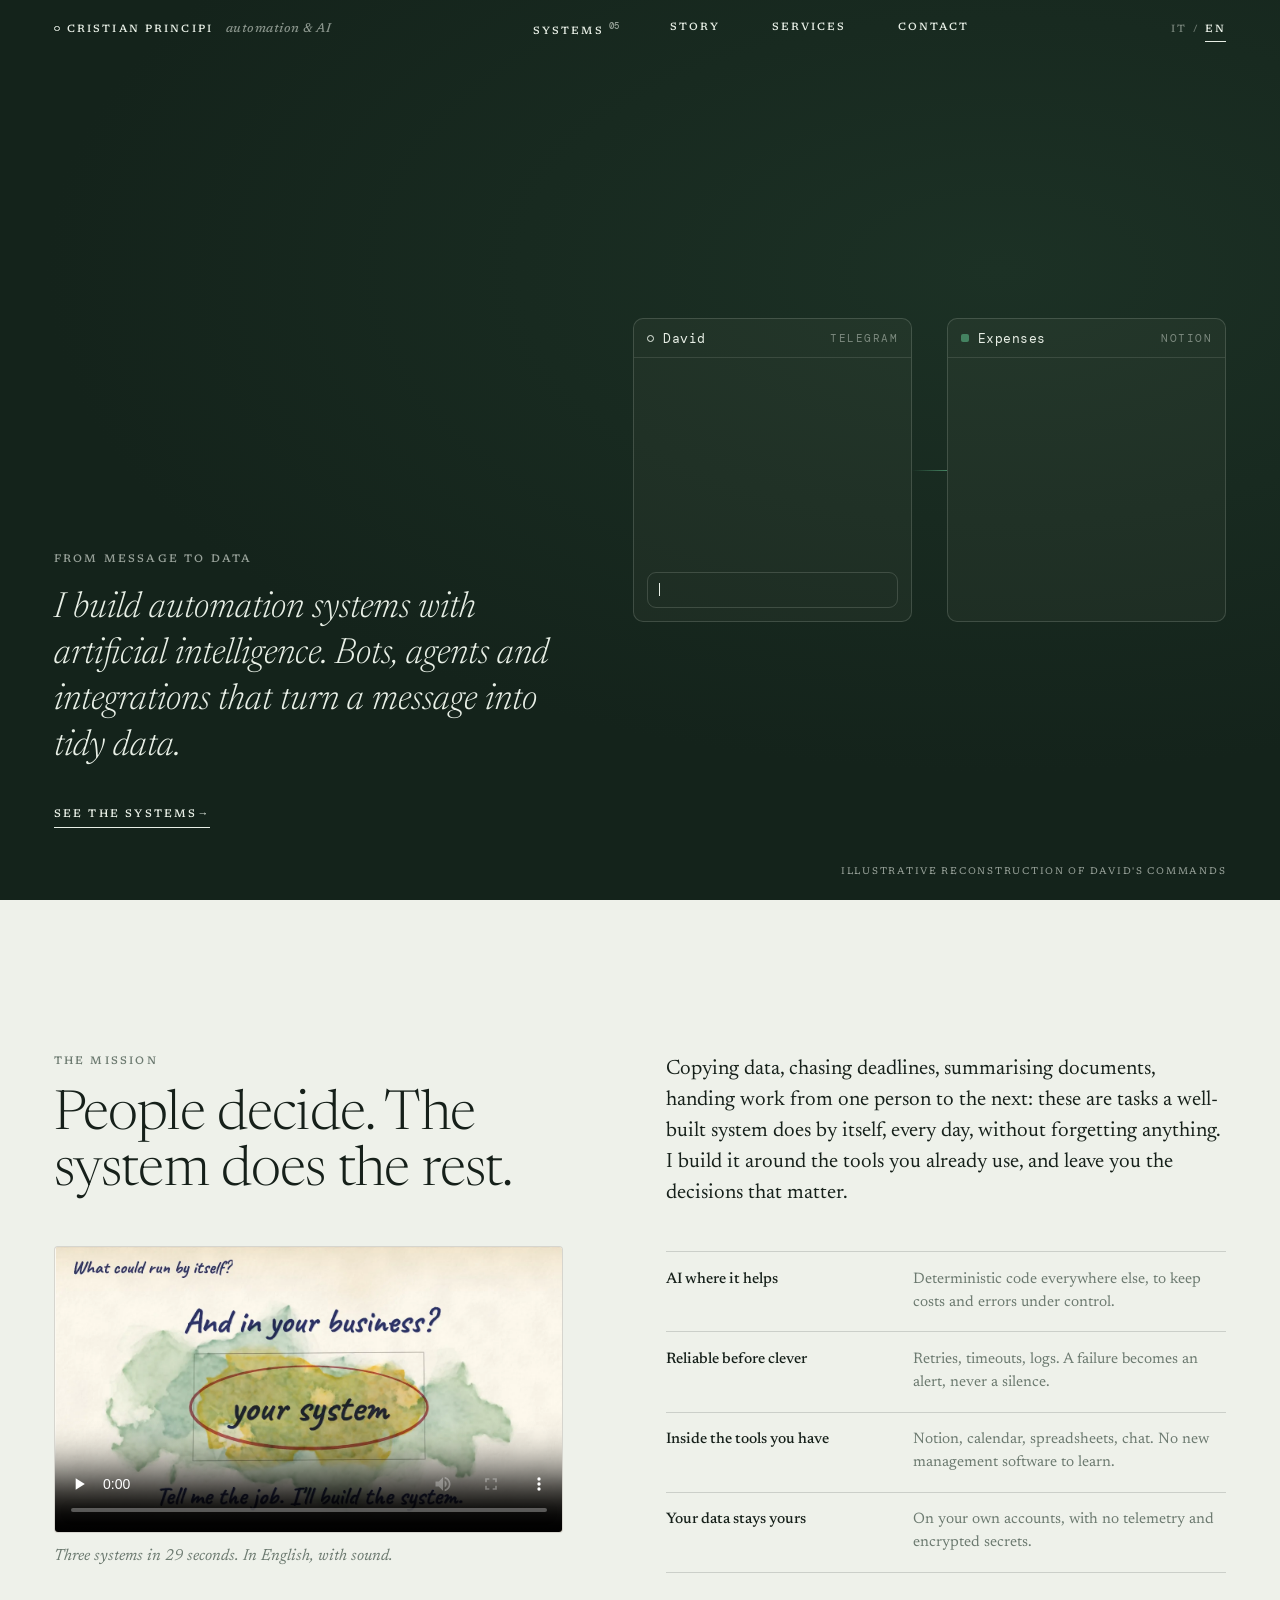
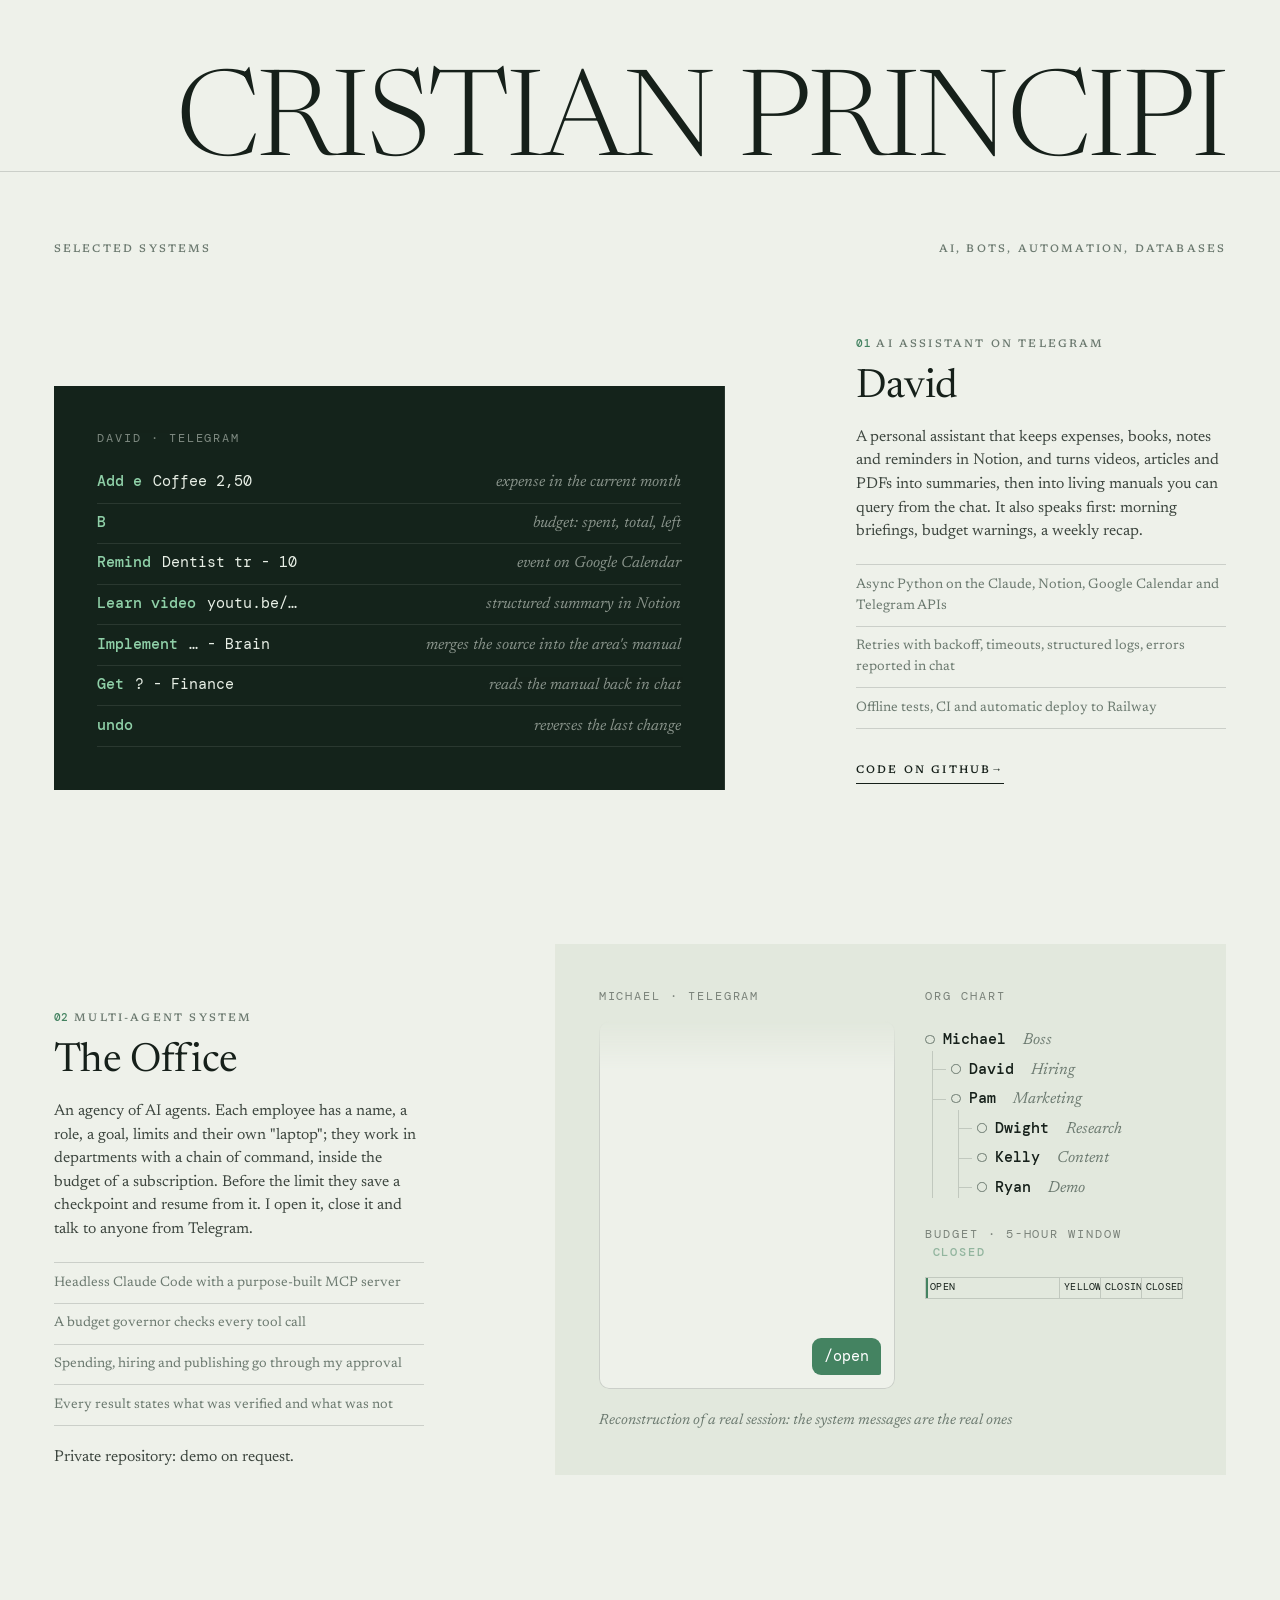
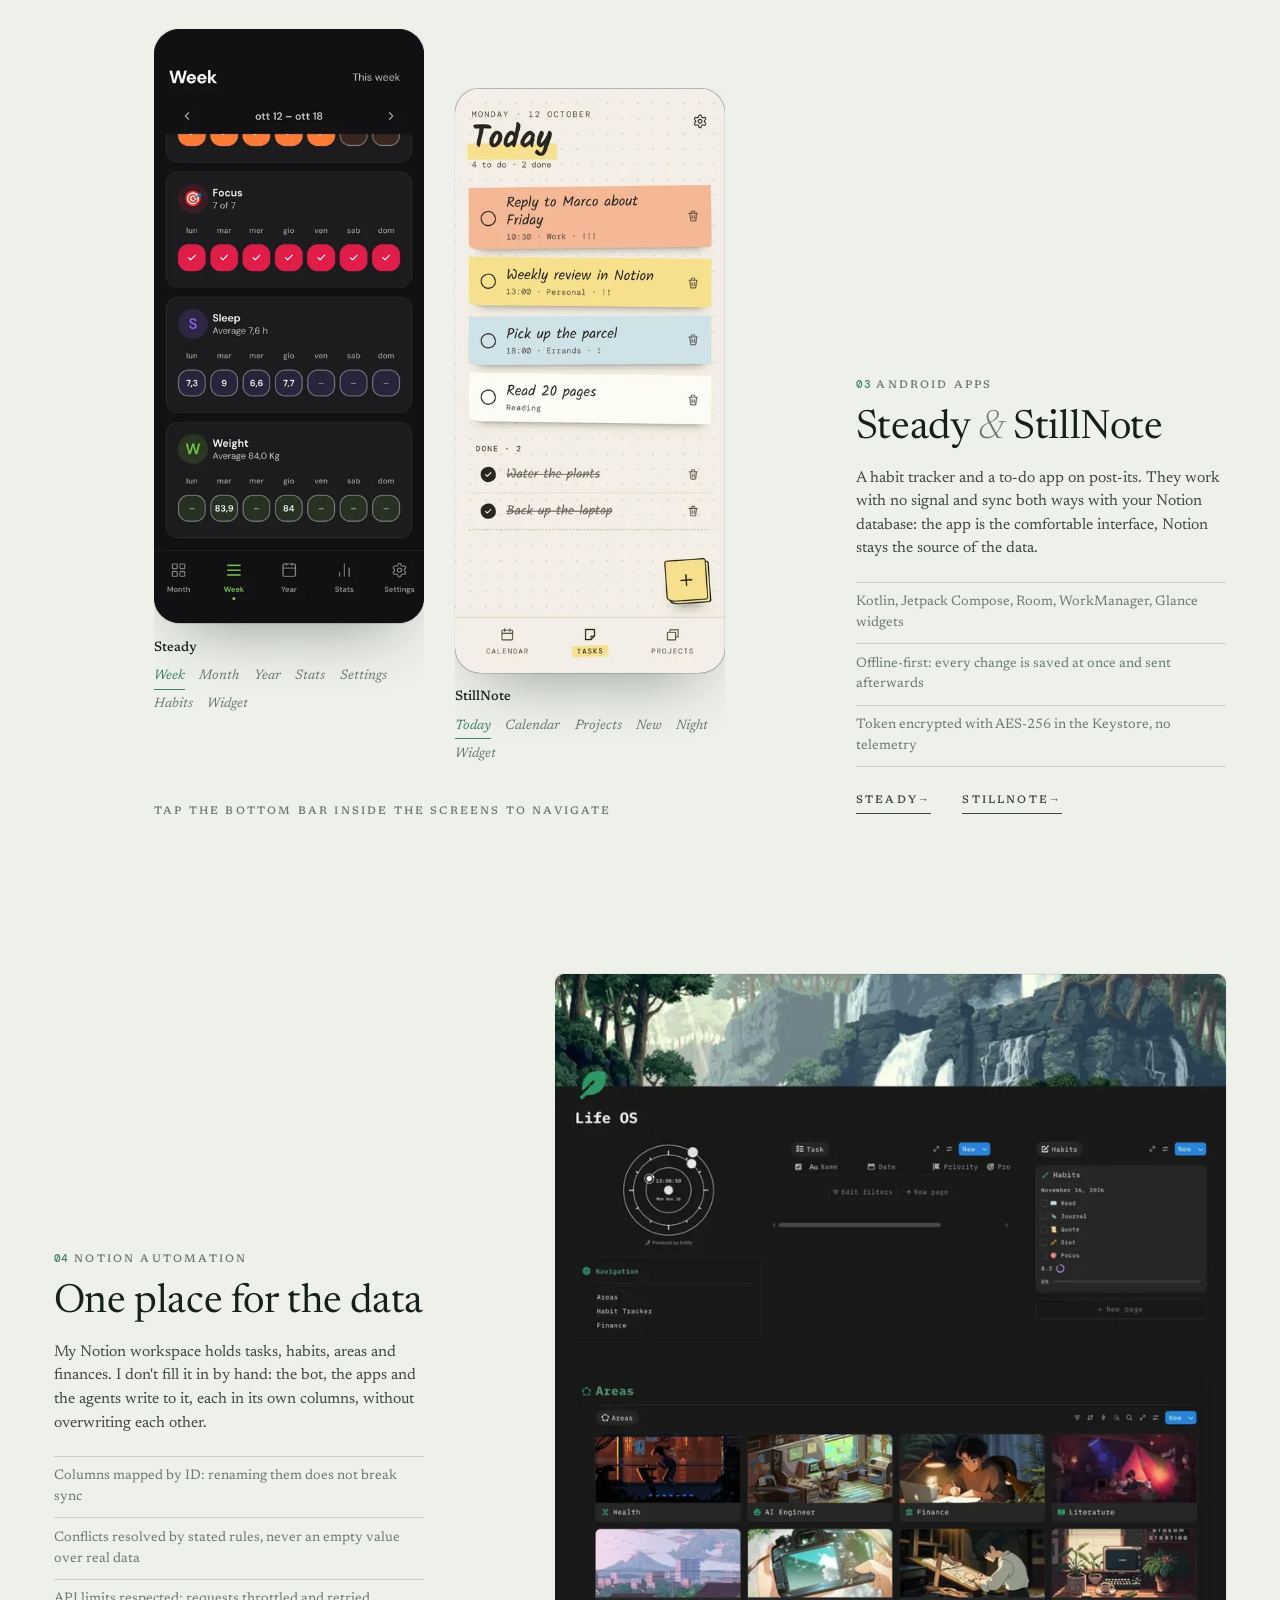
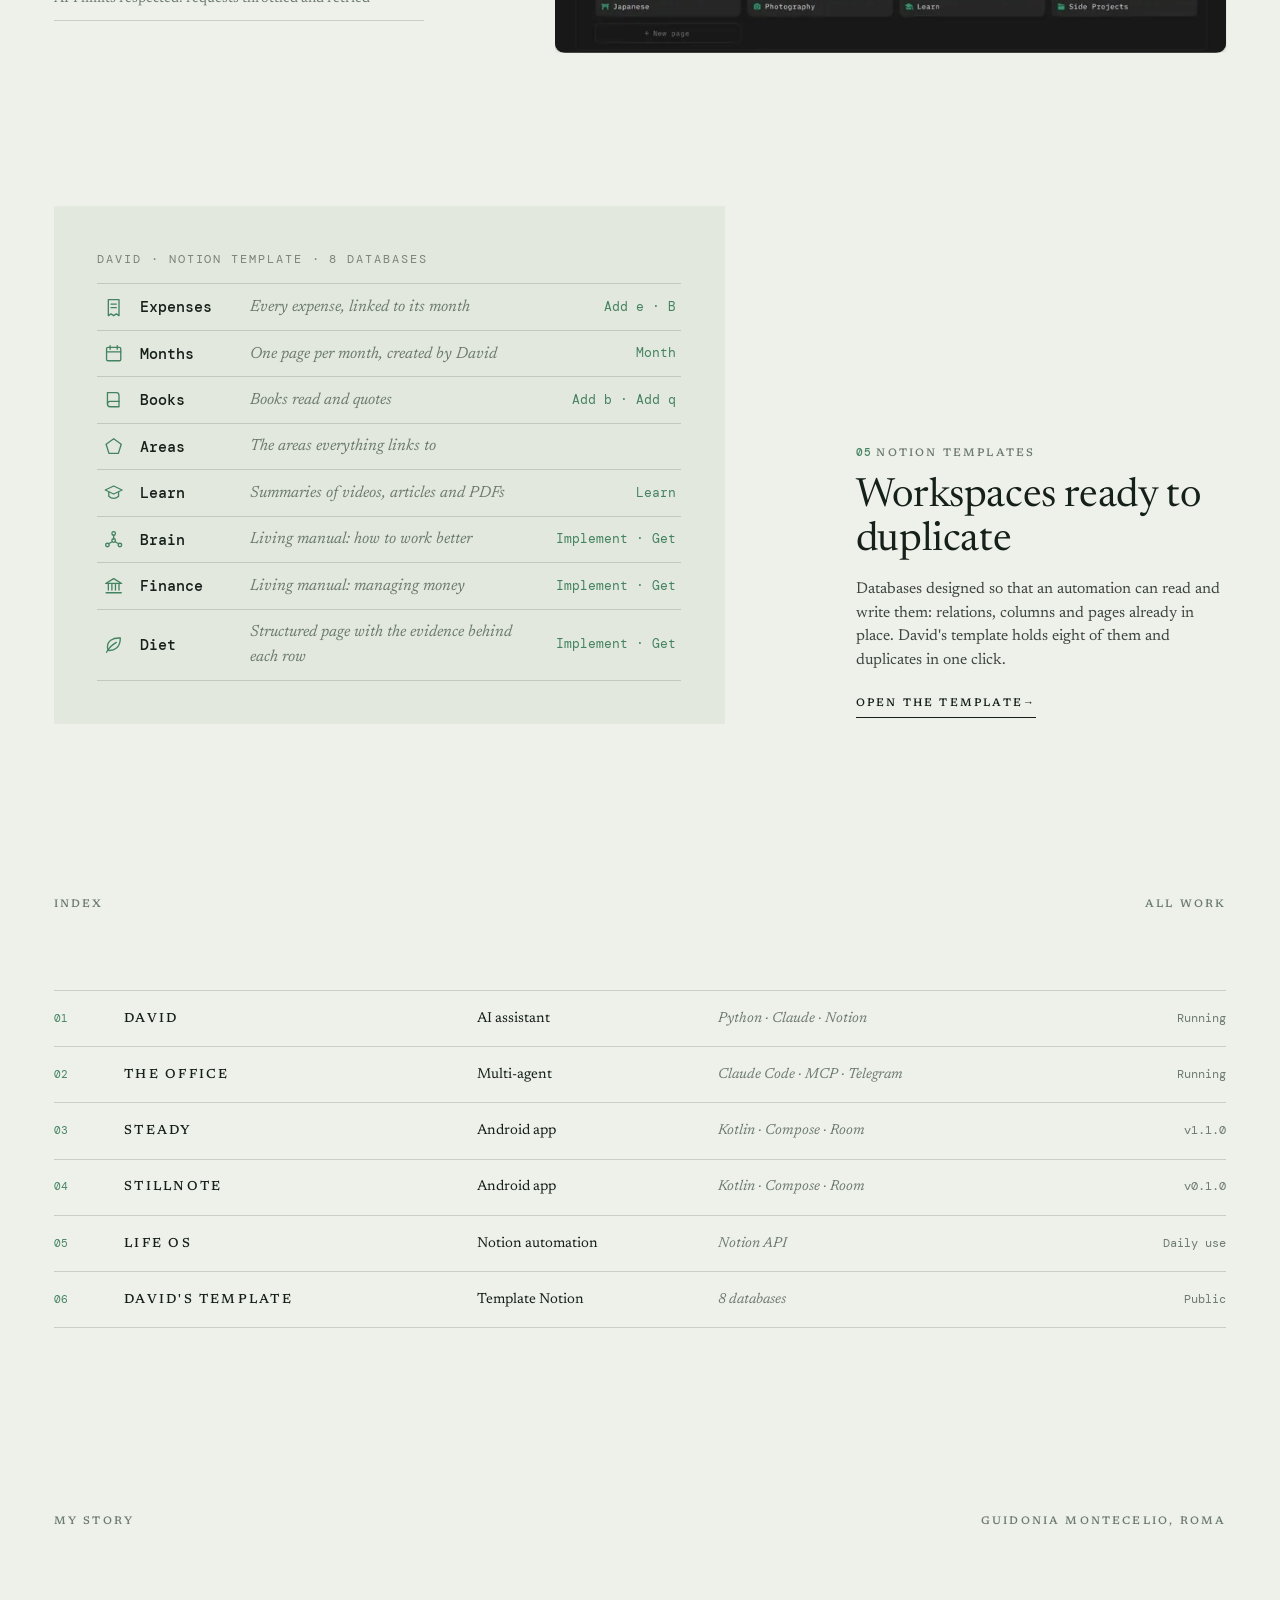
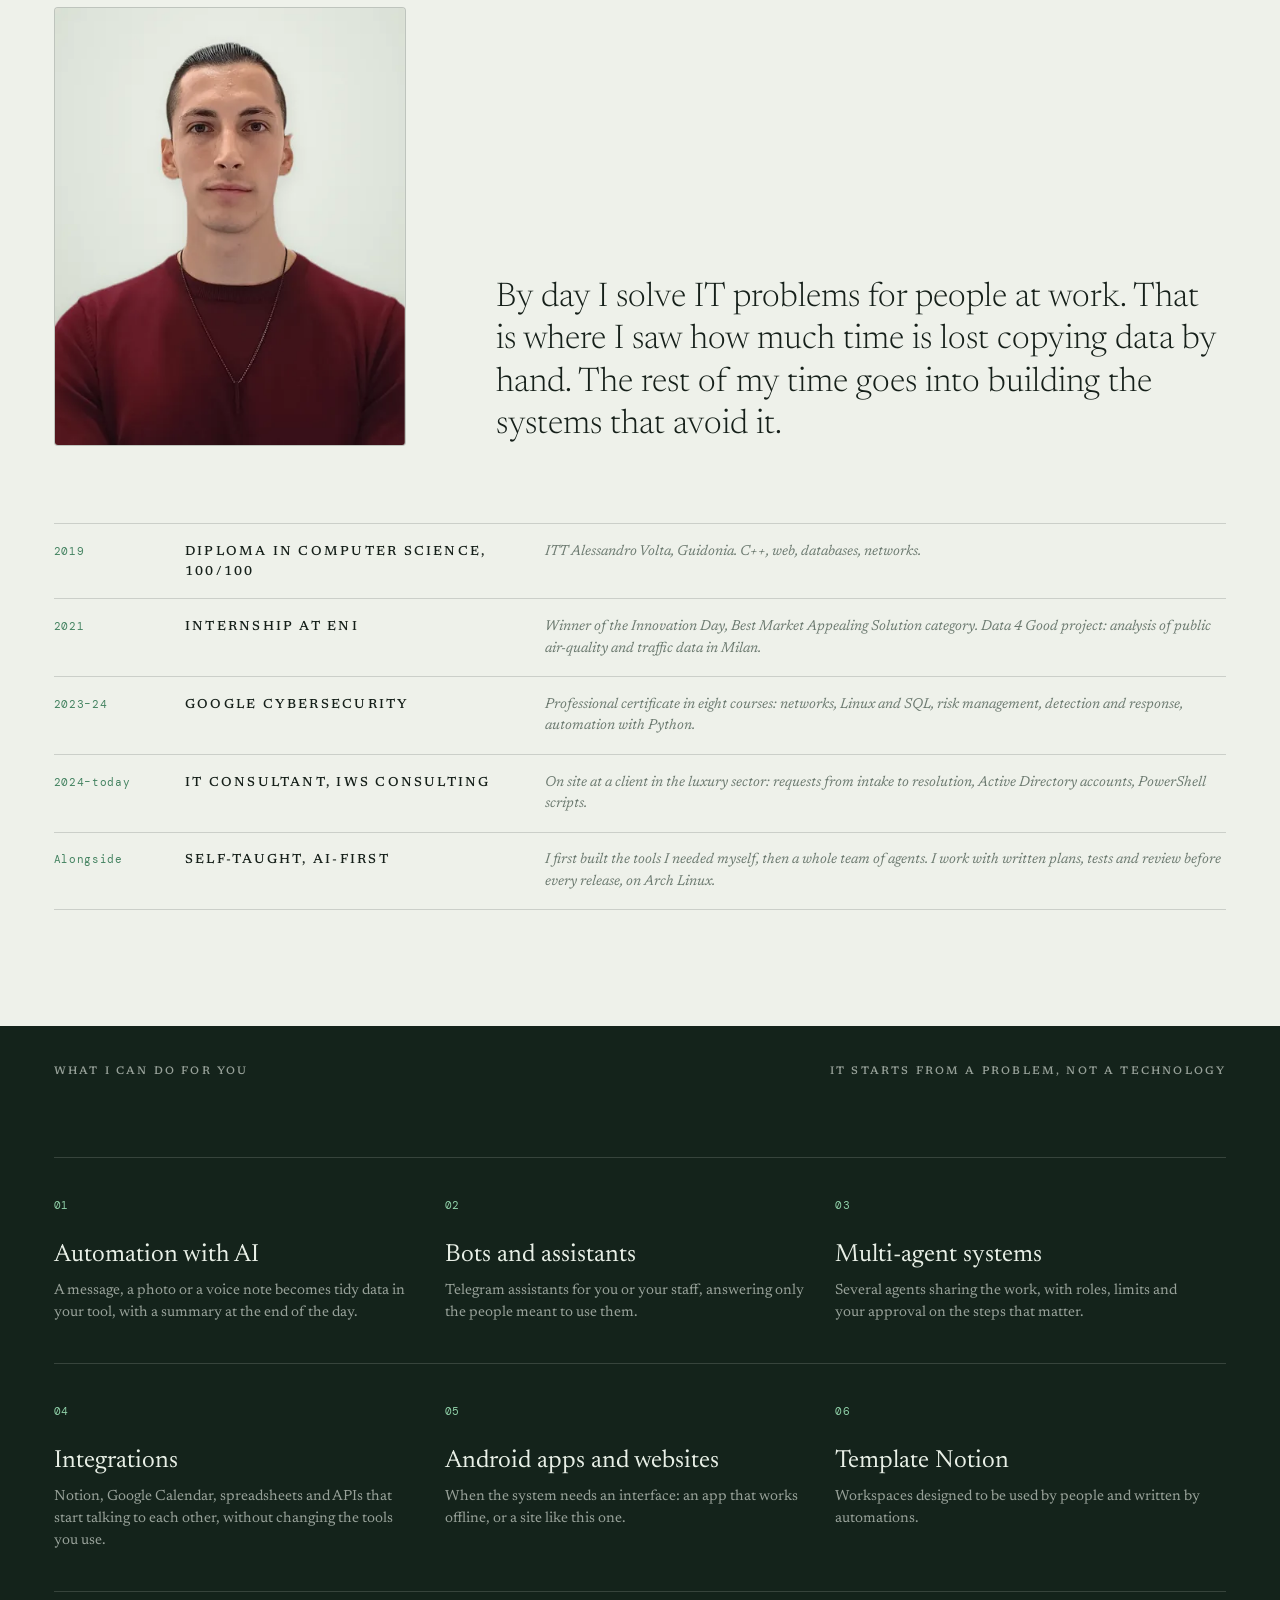
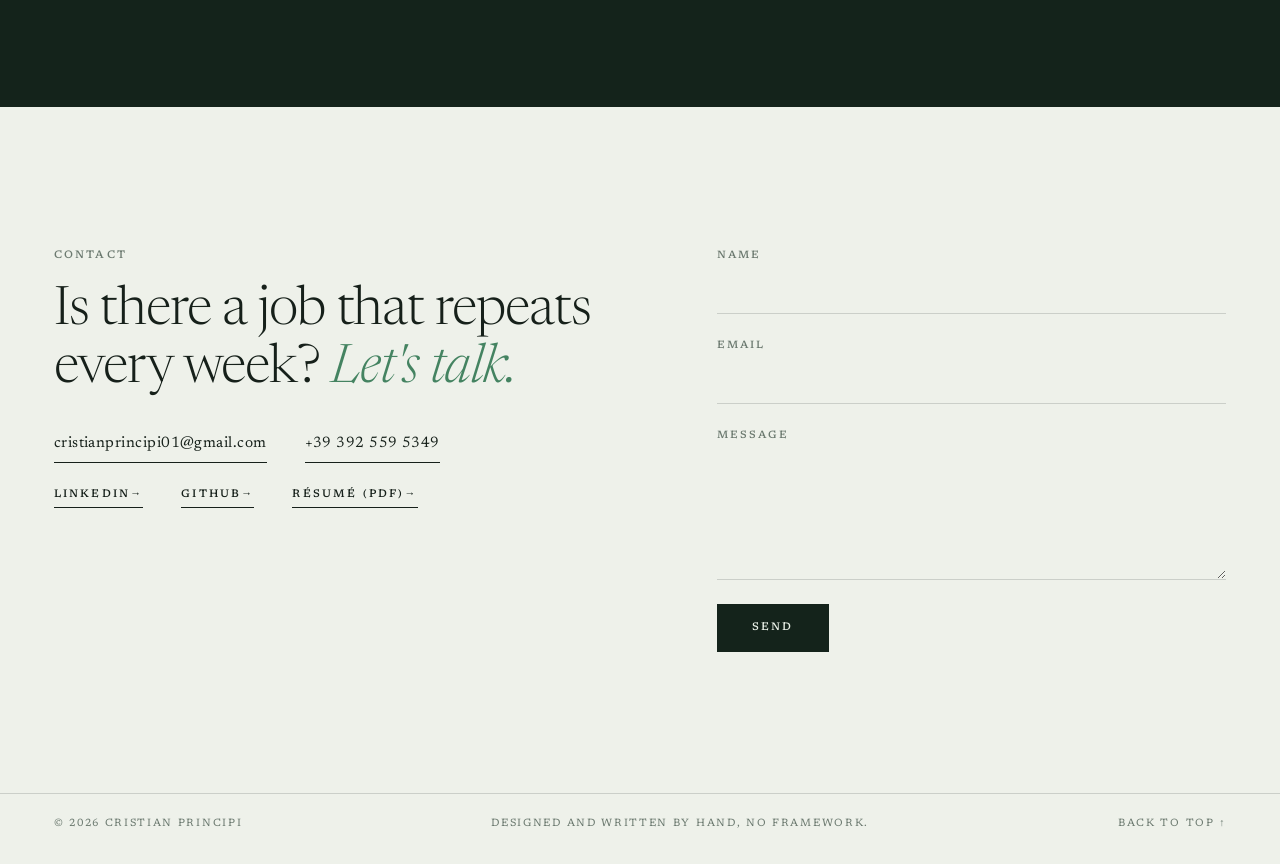
==== commit 6756e4ce: "Sipario, ritratto e caricamento più rapido delle immagini - Nome in corsivo nel sipario d'apertura, " ====
--- a/index.html
+++ b/index.html
@@ -11,14 +11,14 @@
 <meta name="theme-color" content="#14231b">
 <link rel="icon" href="data:image/svg+xml,%3Csvg xmlns='http://www.w3.org/2000/svg' viewBox='0 0 32 32'%3E%3Crect width='32' height='32' rx='7' fill='%2314231b'/%3E%3Ctext x='16' y='22' font-family='Georgia,serif' font-size='17' font-style='italic' fill='%23e8efe6' text-anchor='middle'%3Ecp%3C/text%3E%3C/svg%3E">
 <link rel="preload" href="assets/fonts/Newsreader.woff2" as="font" type="font/woff2" crossorigin>
-<link rel="stylesheet" href="css/style.css?v=11">
+<link rel="stylesheet" href="css/style.css?v=13">
 <script>document.documentElement.classList.add('js');</script>
 </head>
 <body>
 
 <!-- Sipario d'apertura -->
 <div class="intro" id="intro" aria-hidden="true">
-  <div class="intro__half intro__half--l"><span>Cristian</span></div>
+  <div class="intro__half intro__half--l"><span><em>Cristian</em></span></div>
   <div class="intro__line"></div>
   <div class="intro__half intro__half--r"><span><em>Principi</em></span></div>
 </div>
@@ -174,13 +174,13 @@
     <div class="sys__visual sys__visual--phones">
       <figure class="phone clip" data-phone>
         <div class="phone__in">
-          <div class="phone__screens" style="aspect-ratio:720/1584"><img data-s="week" class="on" src="assets/img/steady-week.webp" alt="Steady: settimana" loading="lazy"><img data-s="month" src="assets/img/steady-month.webp" alt="Steady: mese" loading="lazy"><img data-s="year" src="assets/img/steady-year.webp" alt="Steady: anno" loading="lazy"><img data-s="stats" src="assets/img/steady-stats.webp" alt="Steady: statistiche" loading="lazy"><img data-s="settings" src="assets/img/steady-settings.webp" alt="Steady: impostazioni" loading="lazy"><img data-s="habits" data-nonav src="assets/img/steady-habits.webp" alt="Steady: ordine e colore delle abitudini" loading="lazy"><video data-s="widgets" data-nonav src="assets/video/steady-widgets.mp4" poster="assets/img/steady-widgets.webp" muted loop playsinline preload="none" aria-label="Steady: i widget sulla schermata iniziale"></video><button type="button" class="hot" data-go="month" style="left:0%;top:88%;width:20%;height:12%" aria-label="month"></button><button type="button" class="hot" data-go="week" style="left:20%;top:88%;width:20%;height:12%" aria-label="week"></button><button type="button" class="hot" data-go="year" style="left:40%;top:88%;width:20%;height:12%" aria-label="year"></button><button type="button" class="hot" data-go="stats" style="left:60%;top:88%;width:20%;height:12%" aria-label="stats"></button><button type="button" class="hot" data-go="settings" style="left:80%;top:88%;width:20%;height:12%" aria-label="settings"></button></div>
+          <div class="phone__screens" style="aspect-ratio:720/1584"><img data-s="week" class="on" src="assets/img/steady-week.webp" alt="Steady: settimana" srcset="assets/img/steady-week-400.webp 400w, assets/img/steady-week.webp 720w" sizes="(max-width:900px) min(46vw,230px), min(22vw,330px)" decoding="async" loading="lazy"><img data-s="month" src="assets/img/steady-month.webp" alt="Steady: mese" srcset="assets/img/steady-month-400.webp 400w, assets/img/steady-month.webp 720w" sizes="(max-width:900px) min(46vw,230px), min(22vw,330px)" decoding="async" fetchpriority="low" loading="lazy"><img data-s="year" src="assets/img/steady-year.webp" alt="Steady: anno" srcset="assets/img/steady-year-400.webp 400w, assets/img/steady-year.webp 720w" sizes="(max-width:900px) min(46vw,230px), min(22vw,330px)" decoding="async" fetchpriority="low" loading="lazy"><img data-s="stats" src="assets/img/steady-stats.webp" alt="Steady: statistiche" srcset="assets/img/steady-stats-400.webp 400w, assets/img/steady-stats.webp 720w" sizes="(max-width:900px) min(46vw,230px), min(22vw,330px)" decoding="async" fetchpriority="low" loading="lazy"><img data-s="settings" src="assets/img/steady-settings.webp" alt="Steady: impostazioni" srcset="assets/img/steady-settings-400.webp 400w, assets/img/steady-settings.webp 720w" sizes="(max-width:900px) min(46vw,230px), min(22vw,330px)" decoding="async" fetchpriority="low" loading="lazy"><img data-s="habits" data-nonav src="assets/img/steady-habits.webp" alt="Steady: ordine e colore delle abitudini" srcset="assets/img/steady-habits-400.webp 400w, assets/img/steady-habits.webp 720w" sizes="(max-width:900px) min(46vw,230px), min(22vw,330px)" decoding="async" fetchpriority="low" loading="lazy"><video data-s="widgets" data-nonav src="assets/video/steady-widgets.mp4" data-poster="assets/img/steady-widgets.webp" muted loop playsinline preload="none" aria-label="Steady: i widget sulla schermata iniziale"></video><button type="button" class="hot" data-go="month" style="left:0%;top:88%;width:20%;height:12%" aria-label="month"></button><button type="button" class="hot" data-go="week" style="left:20%;top:88%;width:20%;height:12%" aria-label="week"></button><button type="button" class="hot" data-go="year" style="left:40%;top:88%;width:20%;height:12%" aria-label="year"></button><button type="button" class="hot" data-go="stats" style="left:60%;top:88%;width:20%;height:12%" aria-label="stats"></button><button type="button" class="hot" data-go="settings" style="left:80%;top:88%;width:20%;height:12%" aria-label="settings"></button></div>
           <figcaption><b>Steady</b><span class="phone__tabs"><button type="button" data-go="week" aria-pressed="true" data-i18n="g.1">Settimana</button><button type="button" data-go="month" aria-pressed="false" data-i18n="g.2">Mese</button><button type="button" data-go="year" aria-pressed="false" data-i18n="g.3">Anno</button><button type="button" data-go="stats" aria-pressed="false" data-i18n="g.10">Statistiche</button><button type="button" data-go="settings" aria-pressed="false" data-i18n="g.11">Impostazioni</button><button type="button" data-go="habits" aria-pressed="false" data-i18n="g.4">Abitudini</button><button type="button" data-go="widgets" aria-pressed="false">Widget</button></span></figcaption>
         </div>
       </figure>
       <figure class="phone phone--low clip" data-phone>
         <div class="phone__in">
-          <div class="phone__screens" style="aspect-ratio:780/1688"><img data-s="today" class="on" src="assets/img/stillnote-today.webp" alt="StillNote: oggi" loading="lazy"><img data-s="calendar" src="assets/img/stillnote-calendar.webp" alt="StillNote: calendario" loading="lazy"><img data-s="projects" src="assets/img/stillnote-projects.webp" alt="StillNote: progetti" loading="lazy"><img data-s="new-task" data-nonav src="assets/img/stillnote-new-task.webp" alt="StillNote: nuova attività" loading="lazy"><img data-s="night" data-nonav src="assets/img/stillnote-night.webp" alt="StillNote: tema notte" loading="lazy"><img data-s="widgets" data-nonav src="assets/img/stillnote-widgets.webp" alt="StillNote: i widget sulla schermata iniziale" loading="lazy"><button type="button" class="hot" data-go="calendar" style="left:0%;top:90%;width:33.3%;height:10%" aria-label="calendar"></button><button type="button" class="hot" data-go="today" style="left:33.3%;top:90%;width:33.4%;height:10%" aria-label="today"></button><button type="button" class="hot" data-go="projects" style="left:66.7%;top:90%;width:33.3%;height:10%" aria-label="projects"></button><button type="button" class="hot" data-go="new-task" style="left:74%;top:79%;width:22%;height:10%" aria-label="new-task"></button></div>
+          <div class="phone__screens" style="aspect-ratio:780/1688"><img data-s="today" class="on" src="assets/img/stillnote-today.webp" alt="StillNote: oggi" srcset="assets/img/stillnote-today-400.webp 400w, assets/img/stillnote-today.webp 720w" sizes="(max-width:900px) min(46vw,230px), min(22vw,330px)" decoding="async" loading="lazy"><img data-s="calendar" src="assets/img/stillnote-calendar.webp" alt="StillNote: calendario" srcset="assets/img/stillnote-calendar-400.webp 400w, assets/img/stillnote-calendar.webp 720w" sizes="(max-width:900px) min(46vw,230px), min(22vw,330px)" decoding="async" fetchpriority="low" loading="lazy"><img data-s="projects" src="assets/img/stillnote-projects.webp" alt="StillNote: progetti" srcset="assets/img/stillnote-projects-400.webp 400w, assets/img/stillnote-projects.webp 720w" sizes="(max-width:900px) min(46vw,230px), min(22vw,330px)" decoding="async" fetchpriority="low" loading="lazy"><img data-s="new-task" data-nonav src="assets/img/stillnote-new-task.webp" alt="StillNote: nuova attività" srcset="assets/img/stillnote-new-task-400.webp 400w, assets/img/stillnote-new-task.webp 720w" sizes="(max-width:900px) min(46vw,230px), min(22vw,330px)" decoding="async" fetchpriority="low" loading="lazy"><img data-s="night" data-nonav src="assets/img/stillnote-night.webp" alt="StillNote: tema notte" srcset="assets/img/stillnote-night-400.webp 400w, assets/img/stillnote-night.webp 720w" sizes="(max-width:900px) min(46vw,230px), min(22vw,330px)" decoding="async" fetchpriority="low" loading="lazy"><img data-s="widgets" data-nonav src="assets/img/stillnote-widgets.webp" alt="StillNote: i widget sulla schermata iniziale" srcset="assets/img/stillnote-widgets-400.webp 400w, assets/img/stillnote-widgets.webp 720w" sizes="(max-width:900px) min(46vw,230px), min(22vw,330px)" decoding="async" fetchpriority="low" loading="lazy"><button type="button" class="hot" data-go="calendar" style="left:0%;top:90%;width:33.3%;height:10%" aria-label="calendar"></button><button type="button" class="hot" data-go="today" style="left:33.3%;top:90%;width:33.4%;height:10%" aria-label="today"></button><button type="button" class="hot" data-go="projects" style="left:66.7%;top:90%;width:33.3%;height:10%" aria-label="projects"></button><button type="button" class="hot" data-go="new-task" style="left:74%;top:79%;width:22%;height:10%" aria-label="new-task"></button></div>
           <figcaption><b>StillNote</b><span class="phone__tabs"><button type="button" data-go="today" aria-pressed="true" data-i18n="g.5">Oggi</button><button type="button" data-go="calendar" aria-pressed="false" data-i18n="g.7">Calendario</button><button type="button" data-go="projects" aria-pressed="false" data-i18n="g.8">Progetti</button><button type="button" data-go="new-task" aria-pressed="false" data-i18n="g.6">Nuova</button><button type="button" data-go="night" aria-pressed="false" data-i18n="g.9">Notte</button><button type="button" data-go="widgets" aria-pressed="false">Widget</button></span></figcaption>
         </div>
       </figure>
@@ -202,7 +202,7 @@
   <!-- 04 Automazione Notion -->
   <article class="sys sys--flip">
     <div class="sys__visual clip">
-      <figure class="shot"><img src="assets/img/notion-life-os.webp" alt="La pagina iniziale del mio Notion: attività, abitudini del giorno e le aree" loading="lazy" width="1410" height="1425"></figure>
+      <figure class="shot"><img src="assets/img/notion-life-os.webp" srcset="assets/img/notion-life-os-800.webp 800w, assets/img/notion-life-os.webp 1410w" sizes="(max-width:900px) 92vw, 52vw" decoding="async" alt="La pagina iniziale del mio Notion: attività, abitudini del giorno e le aree" loading="lazy" width="1410" height="1425"></figure>
     </div>
     <div class="sys__body reveal">
       <p class="label"><span class="num">04</span> <span data-i18n="n.kind">Automazione Notion</span></p>
@@ -265,7 +265,7 @@
     <p class="label label--r">Guidonia Montecelio, Roma</p>
   </header>
   <div class="story__top">
-    <figure class="portrait clip"><img src="assets/img/cristian.webp" alt="Cristian Principi" loading="lazy" width="900" height="1125"></figure>
+    <figure class="portrait clip"><img src="assets/img/cristian.webp" srcset="assets/img/cristian-440.webp 440w, assets/img/cristian.webp 880w" sizes="(max-width:900px) 16rem, 22rem" decoding="async" alt="Cristian Principi" loading="lazy" width="880" height="1100"></figure>
     <p class="story__lead reveal" data-i18n="s.lead">Di giorno risolvo problemi informatici per chi lavora. È lì che ho visto quanto tempo si perde a ricopiare dati a mano. Il resto del tempo lo passo a costruire i sistemi che lo evitano.</p>
   </div>
   <ol class="rows rows--story">
@@ -330,7 +330,7 @@
   <a href="#top" data-i18n="f.top">Torna su ↑</a>
 </footer>
 
-<script src="js/i18n.js?v=11"></script>
-<script src="js/main.js?v=11"></script>
+<script src="js/i18n.js?v=13"></script>
+<script src="js/main.js?v=13"></script>
 </body>
 </html>
--- a/css/style.css
+++ b/css/style.css
@@ -246,7 +246,7 @@
 .rows--story li{grid-template-columns:7rem minmax(0,1fr) minmax(0,2fr)}
 .story__top{display:grid;grid-template-columns:minmax(0,4fr) minmax(0,8fr);gap:clamp(1.5rem,6vw,6rem);align-items:end;margin-bottom:clamp(2.5rem,6vw,5rem)}
 .story__lead{font-size:clamp(1.3rem,1.9vw + .6rem,2.2rem);line-height:1.25;font-weight:300;max-width:24em;text-wrap:pretty}
-.portrait{position:relative;max-width:22rem;overflow:hidden;background:var(--forest)}
+.portrait{position:relative;max-width:22rem;overflow:hidden;background:#dfe4dc;border:1px solid var(--line);border-radius:4px}
 .portrait img{width:100%;aspect-ratio:4/5;object-fit:cover;transition:transform 1.4s var(--ease)}
 .portrait:hover img{transform:scale(1.03)}
 
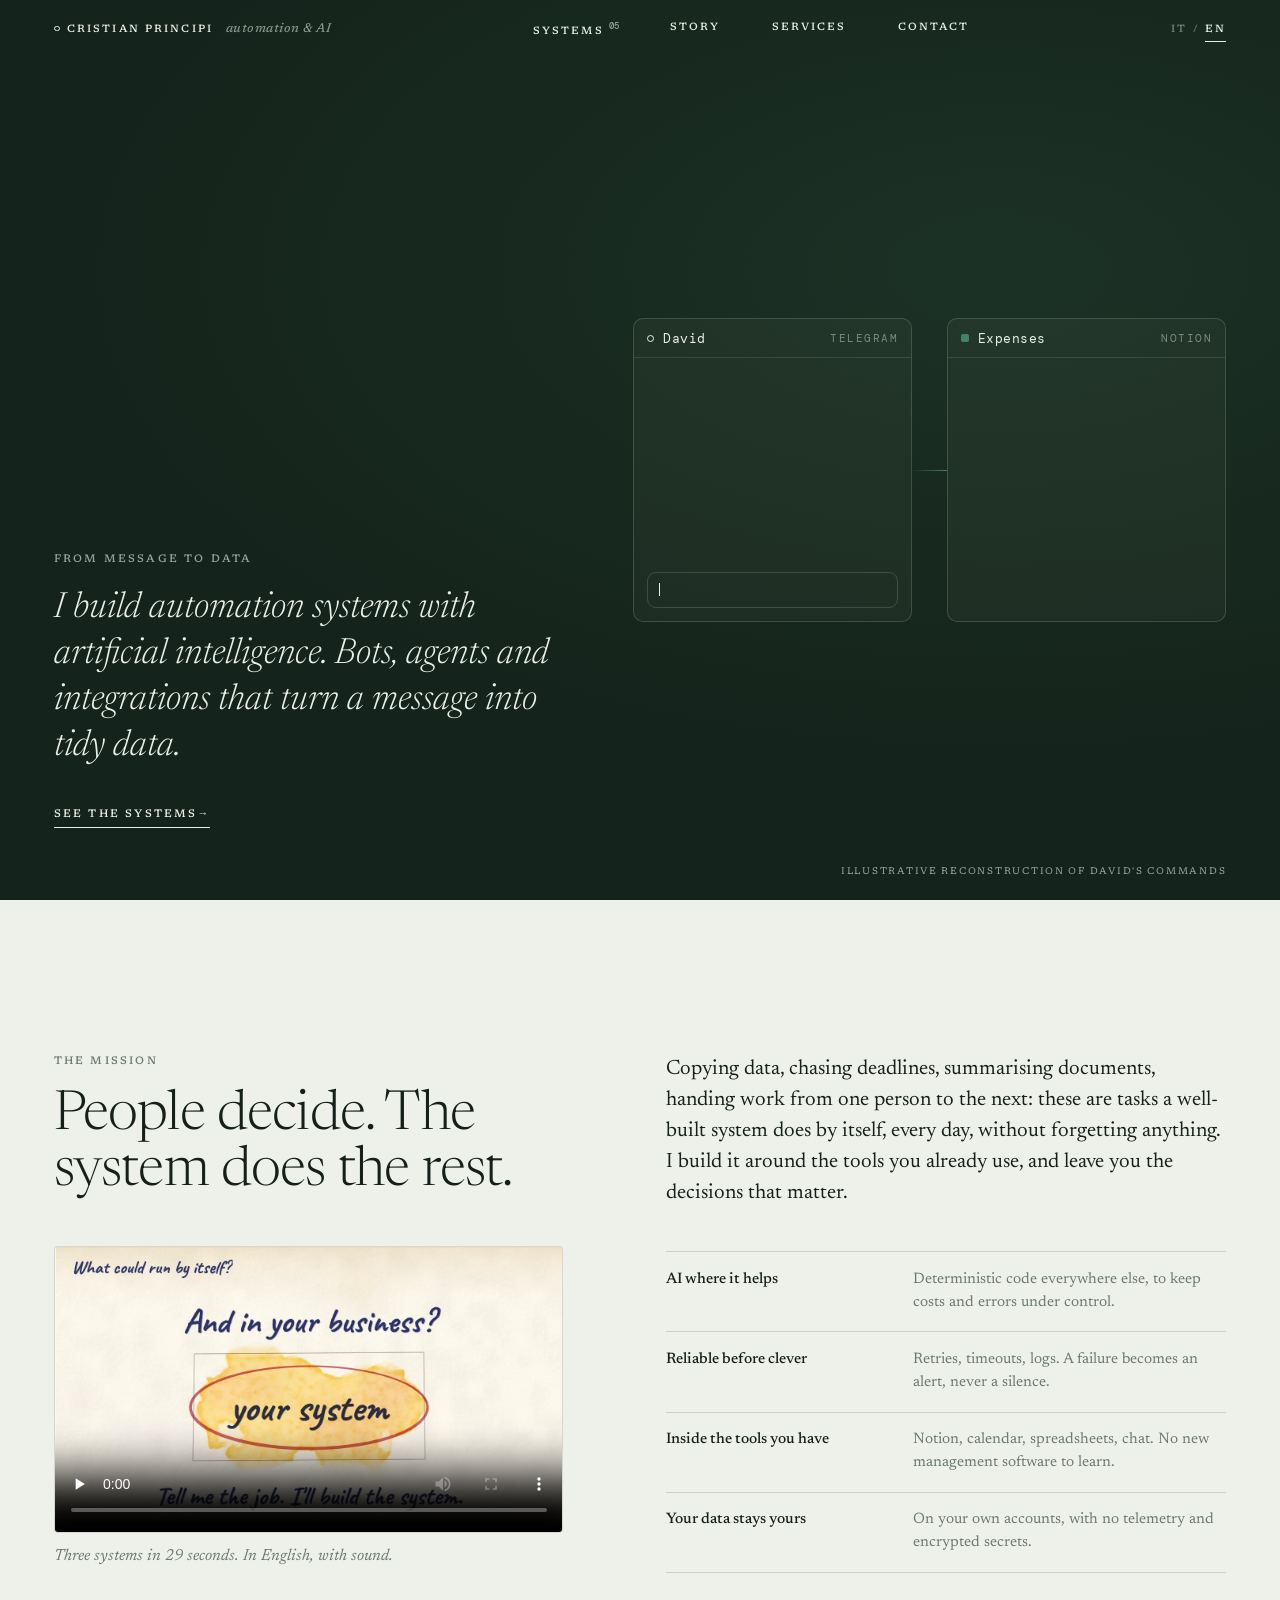
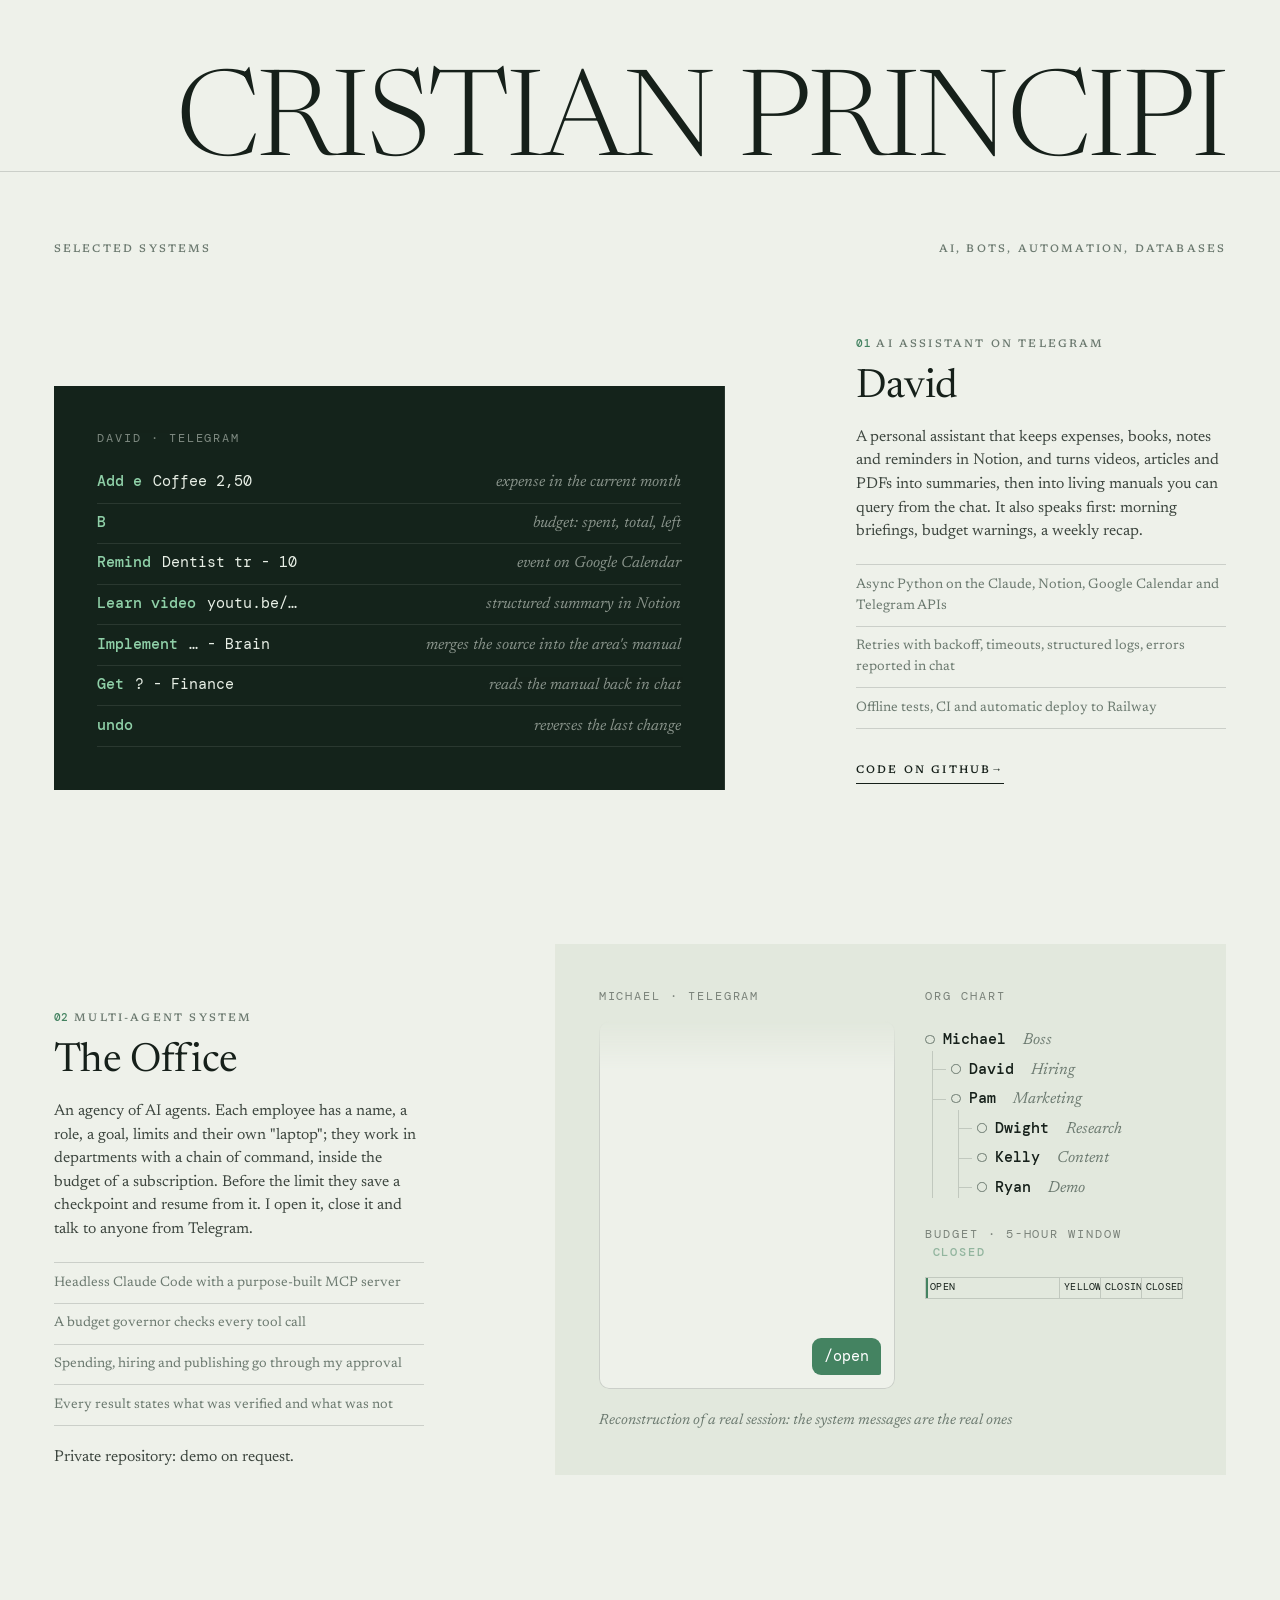
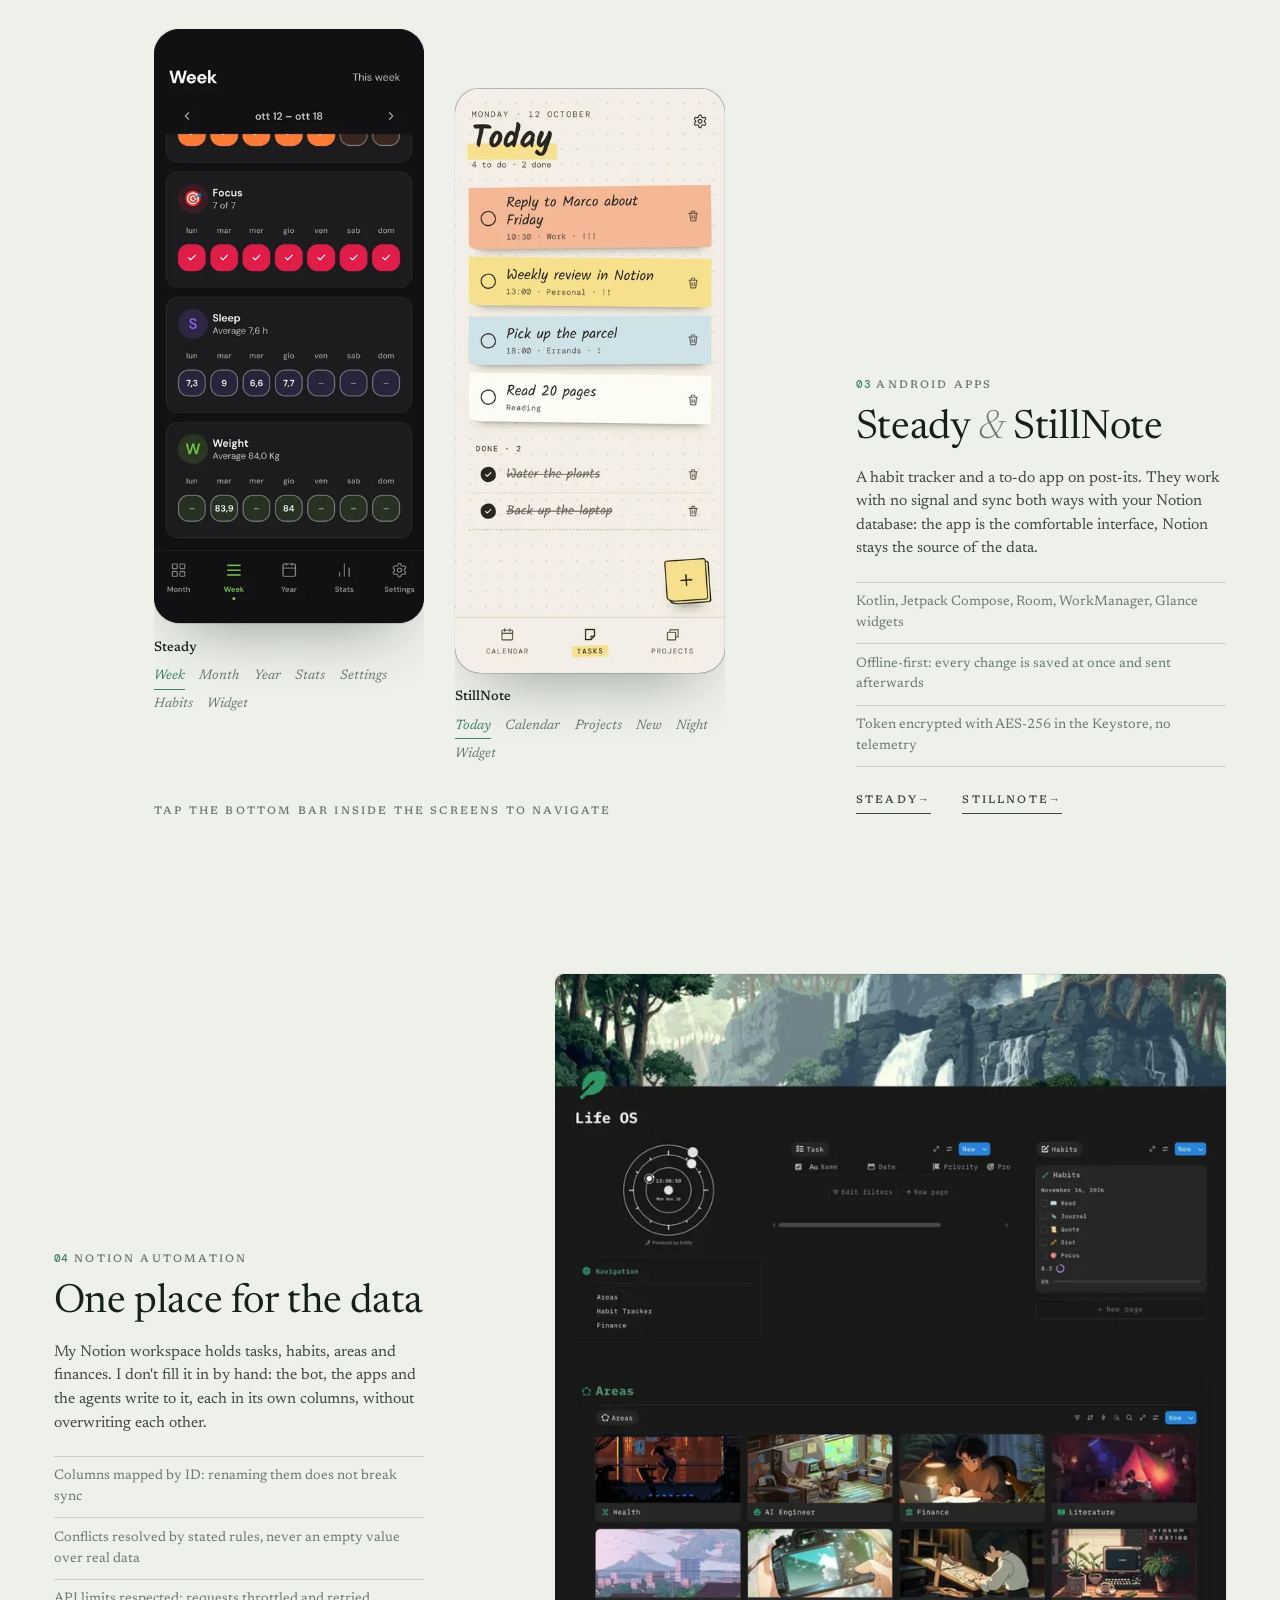
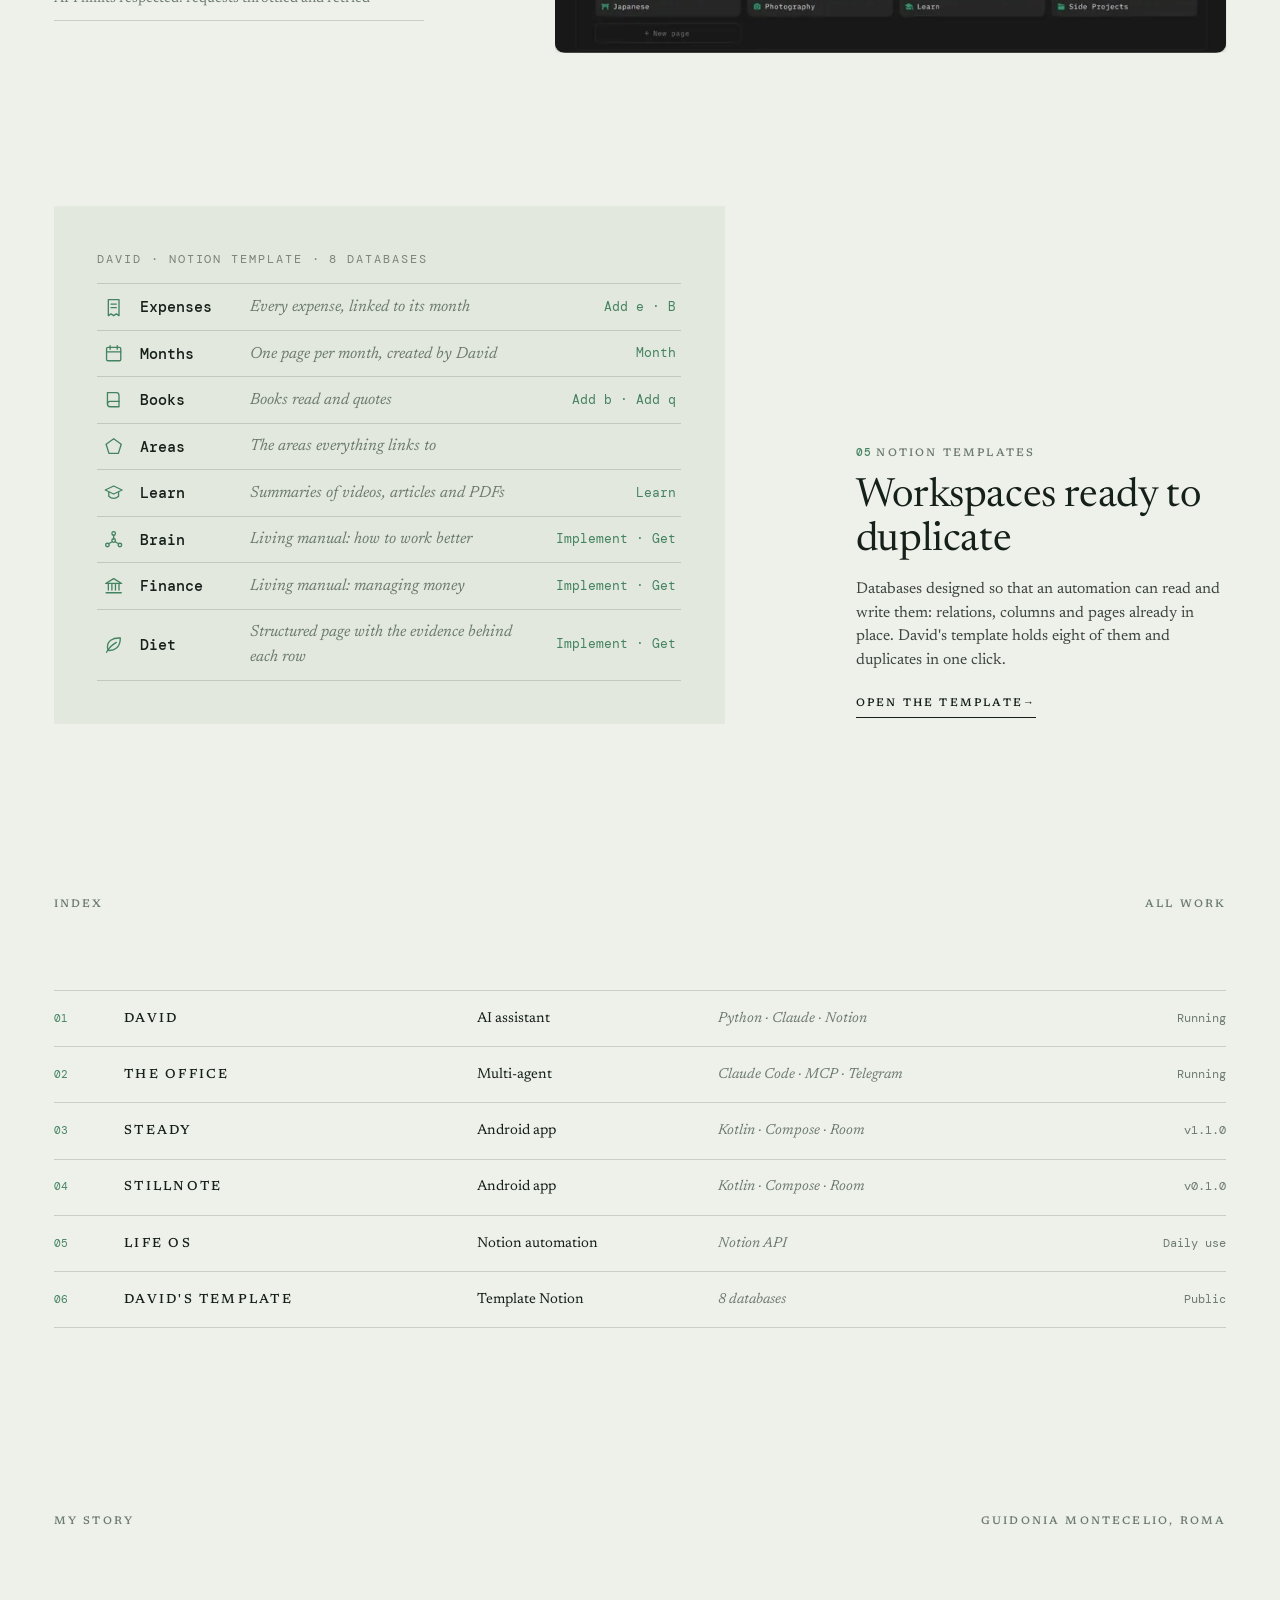
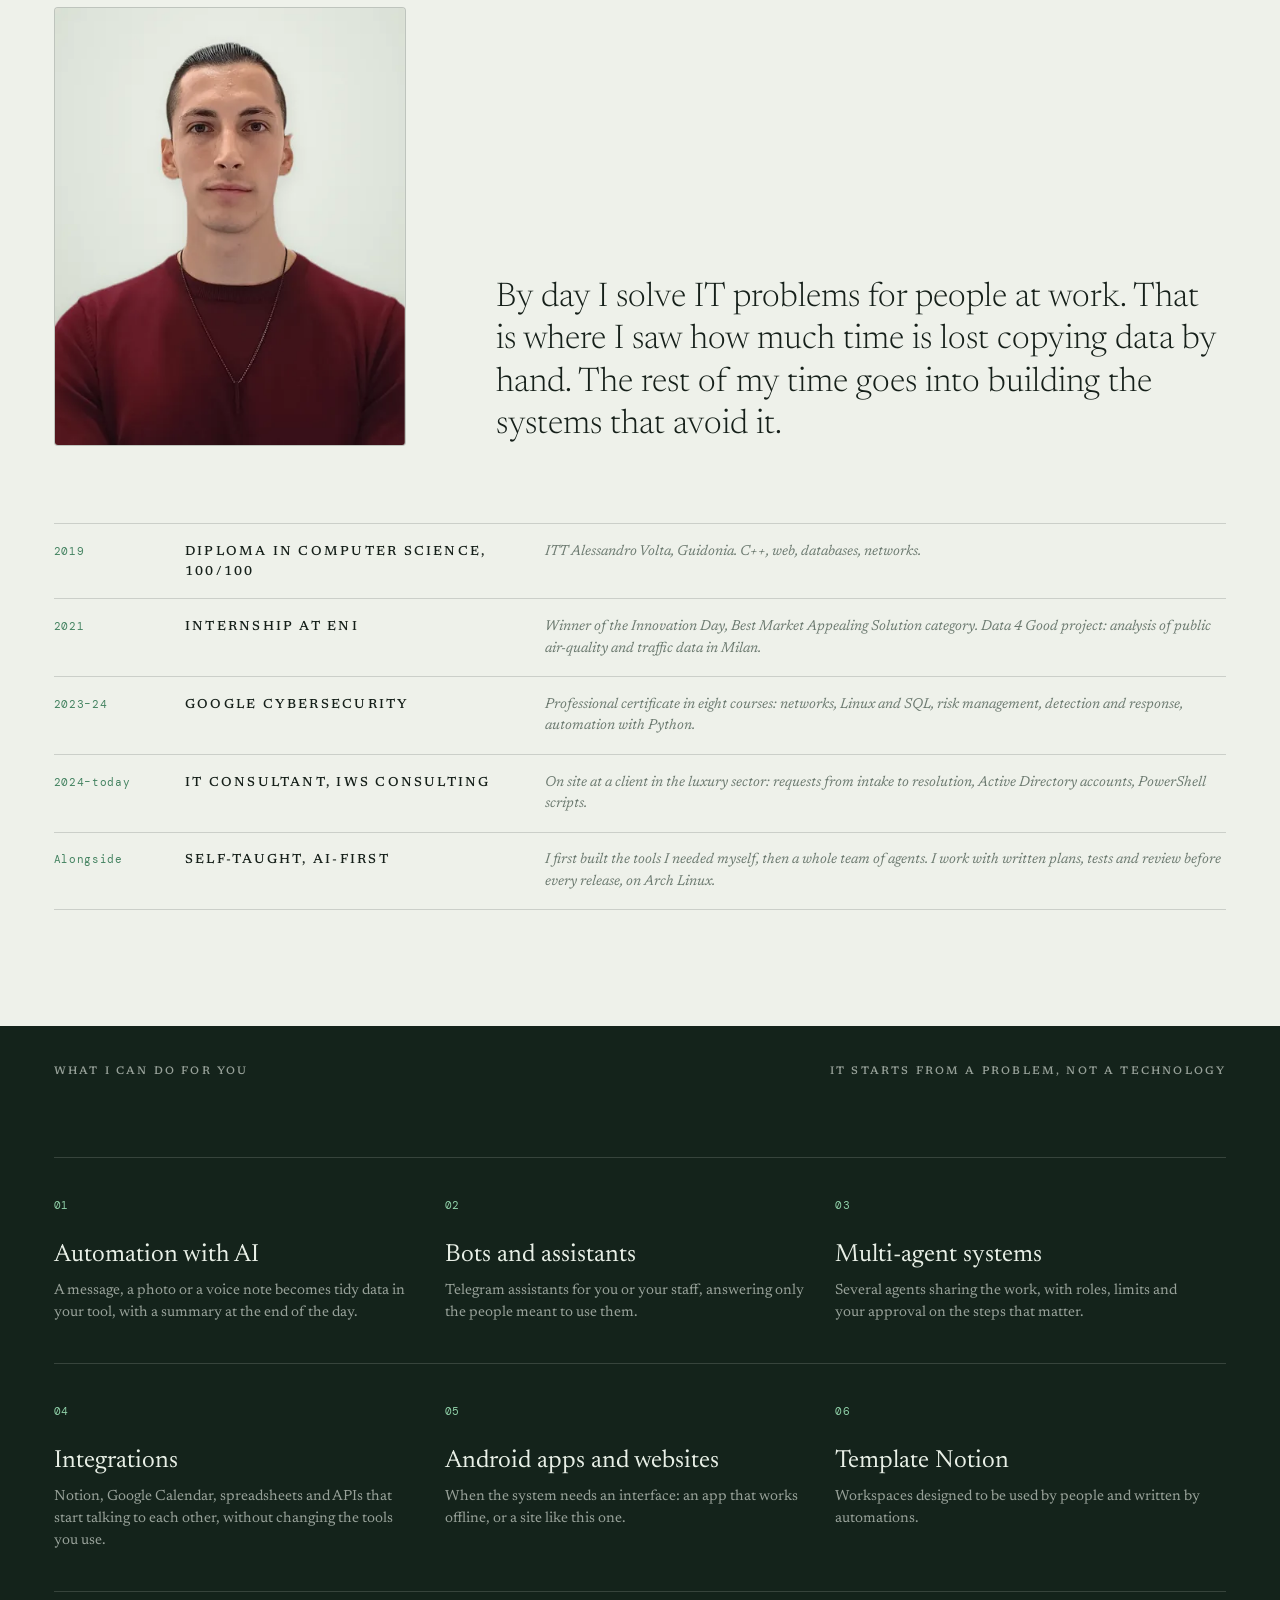
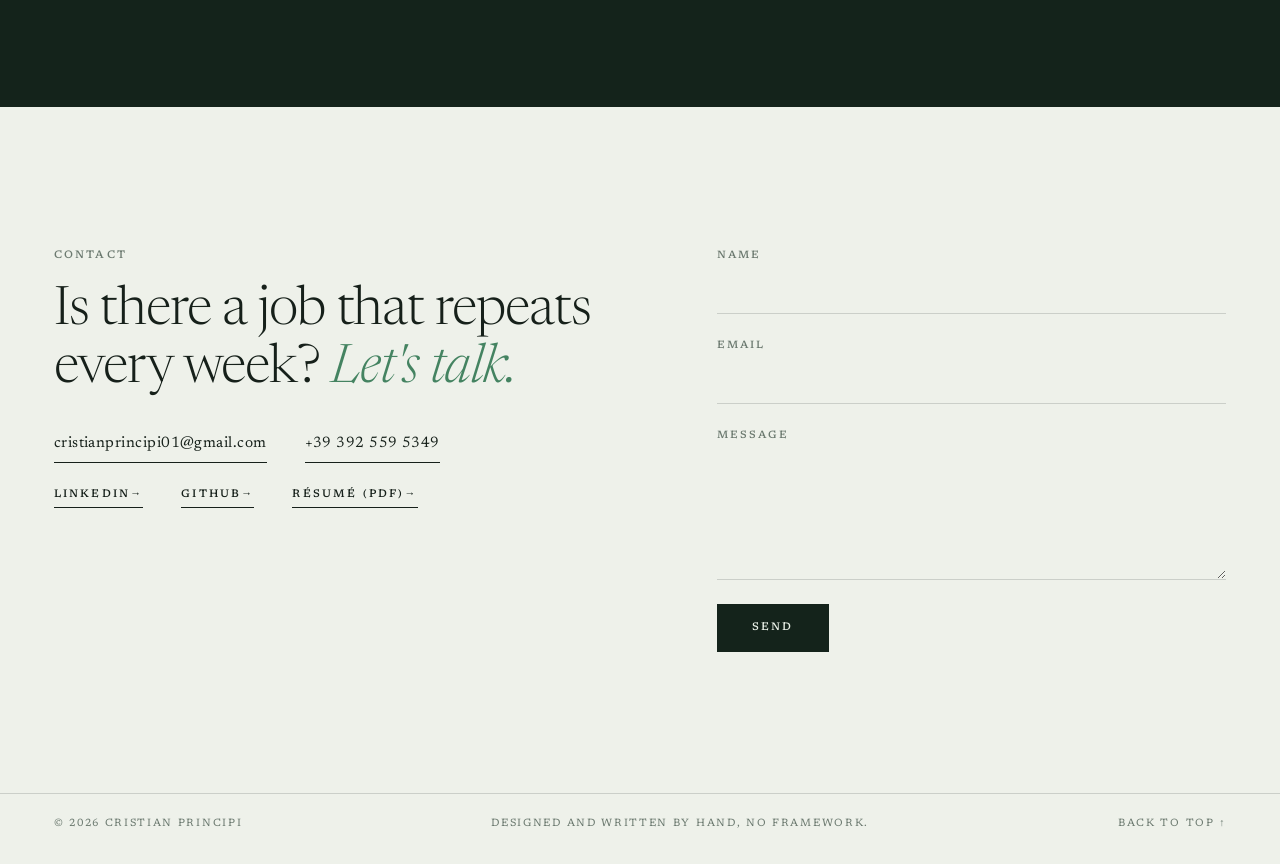
==== commit a54d2931: "Video della missione senza le macchie di sfondo Copia del filmato con le stesse scene e lo stesso au" ====
--- a/index.html
+++ b/index.html
@@ -68,8 +68,8 @@
     <p class="label" data-i18n="mission.label">La missione</p>
     <p class="mission__big" data-i18n="mission.big">Le persone decidono. Il resto lo fa il&nbsp;sistema.</p>
     <figure class="film">
-      <video controls playsinline preload="none" poster="assets/img/mission-film.webp" width="1280" height="720" aria-label="What could run by itself? Animated film, 29 seconds, in English">
-        <source src="assets/video/mission-film.mp4" type="video/mp4">
+      <video controls playsinline preload="none" poster="assets/img/mission-film.webp?v=3" width="1280" height="720" aria-label="What could run by itself? Animated film, 29 seconds, in English">
+        <source src="assets/video/mission-film-senza-macchie.mp4" type="video/mp4">
       </video>
       <figcaption data-i18n="mission.film">Tre sistemi in 29 secondi. In inglese, con audio.</figcaption>
     </figure>
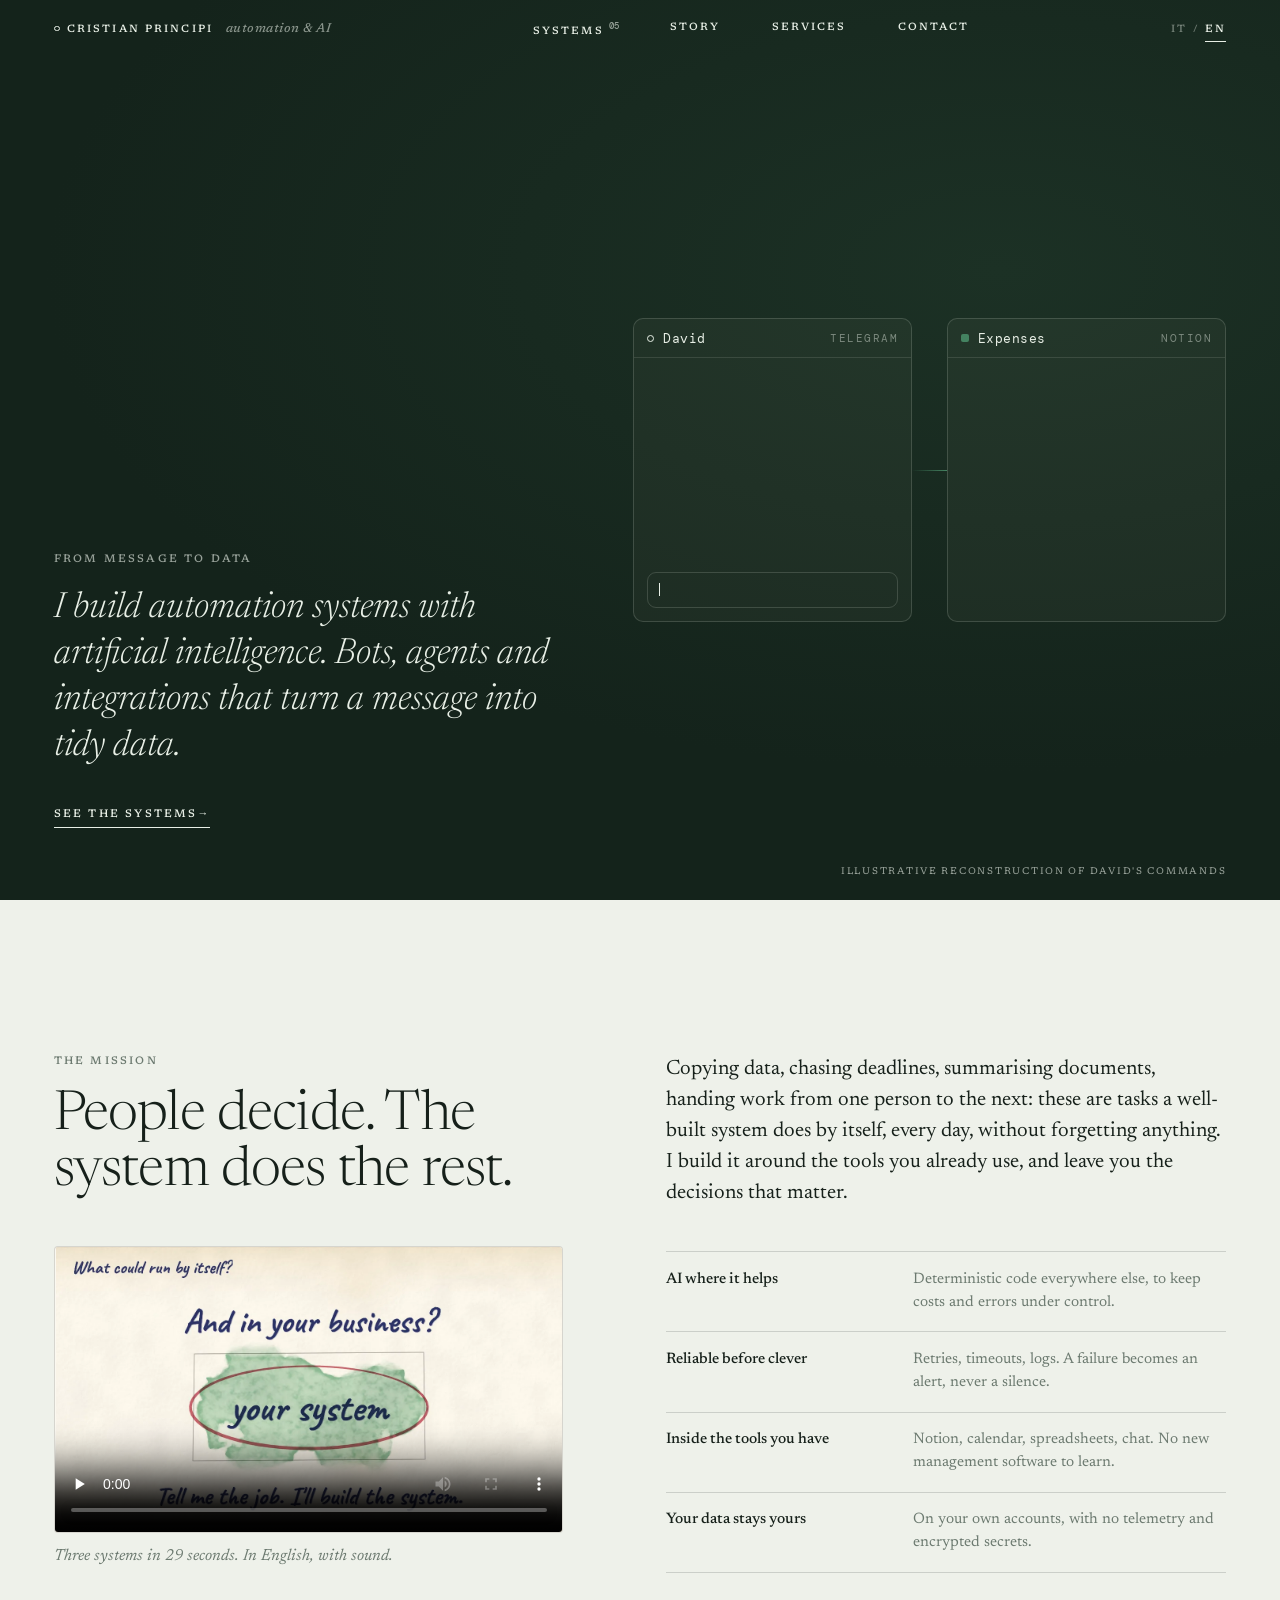
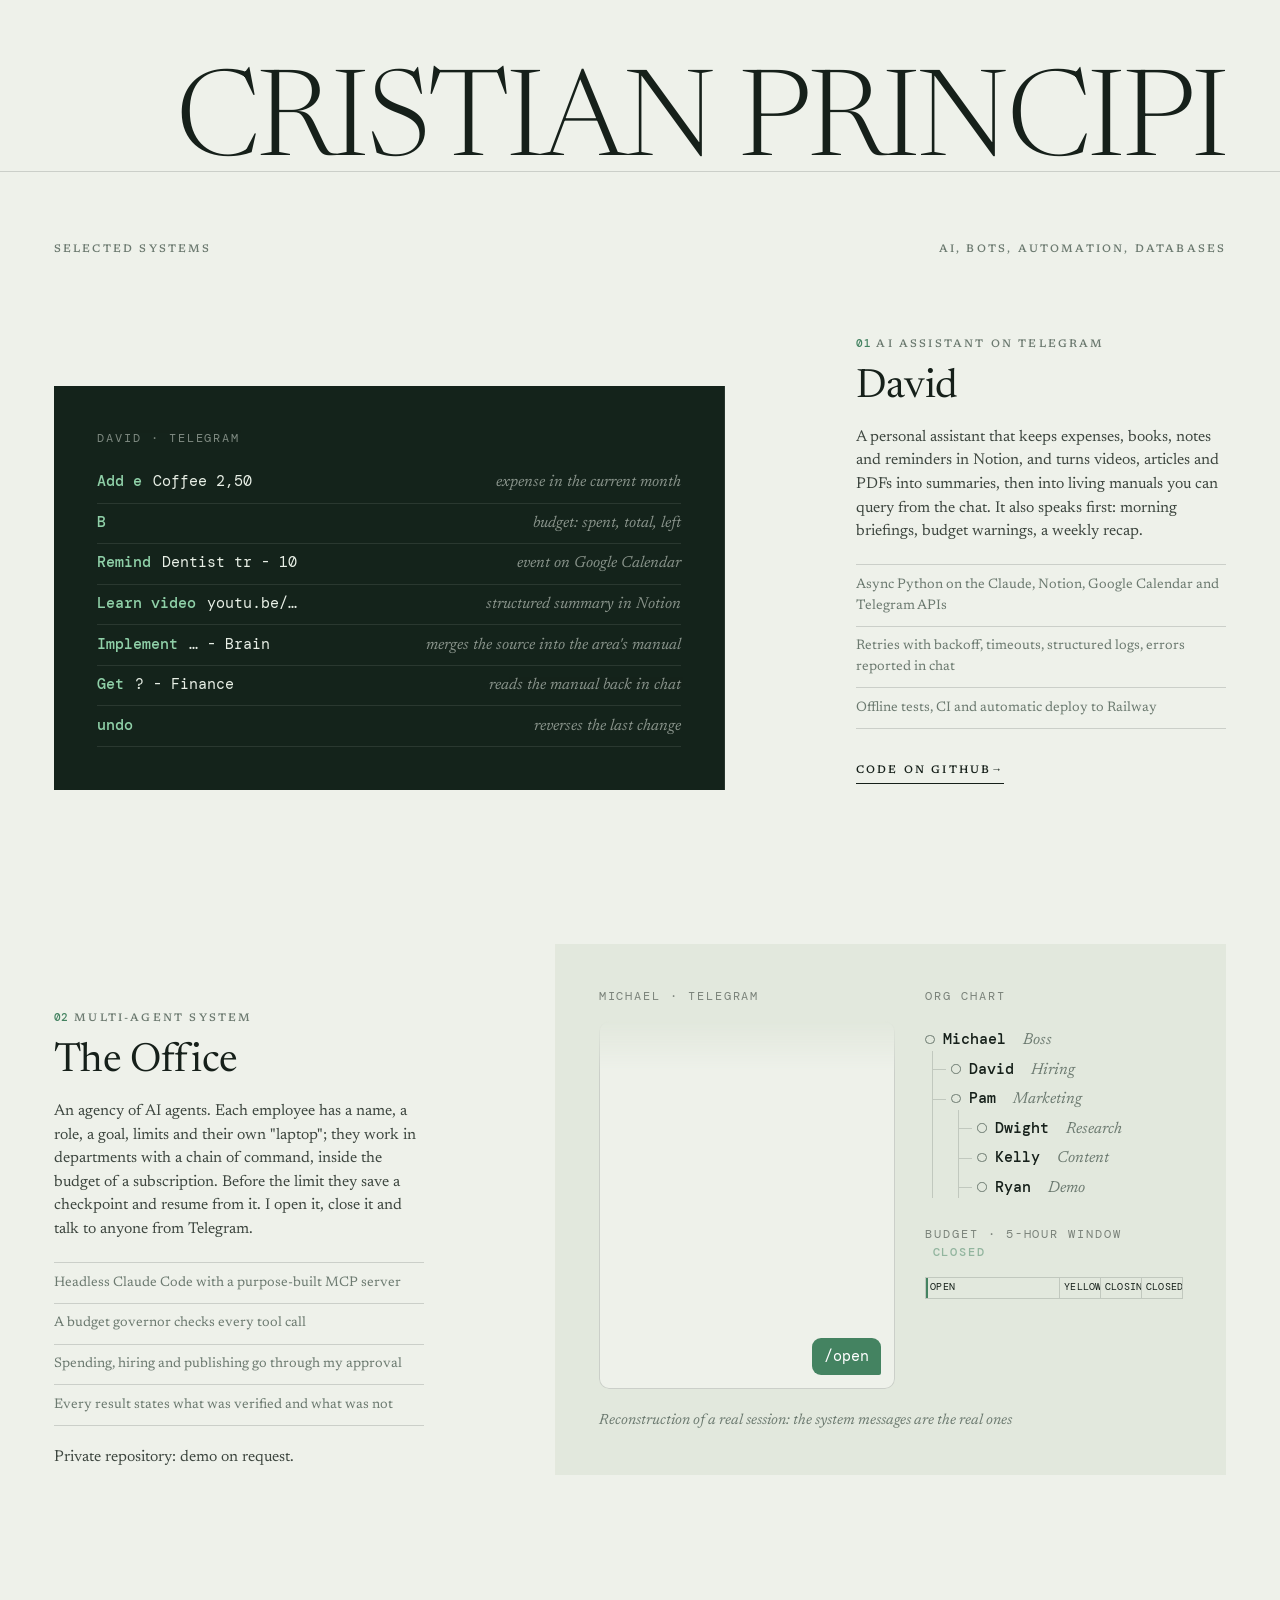
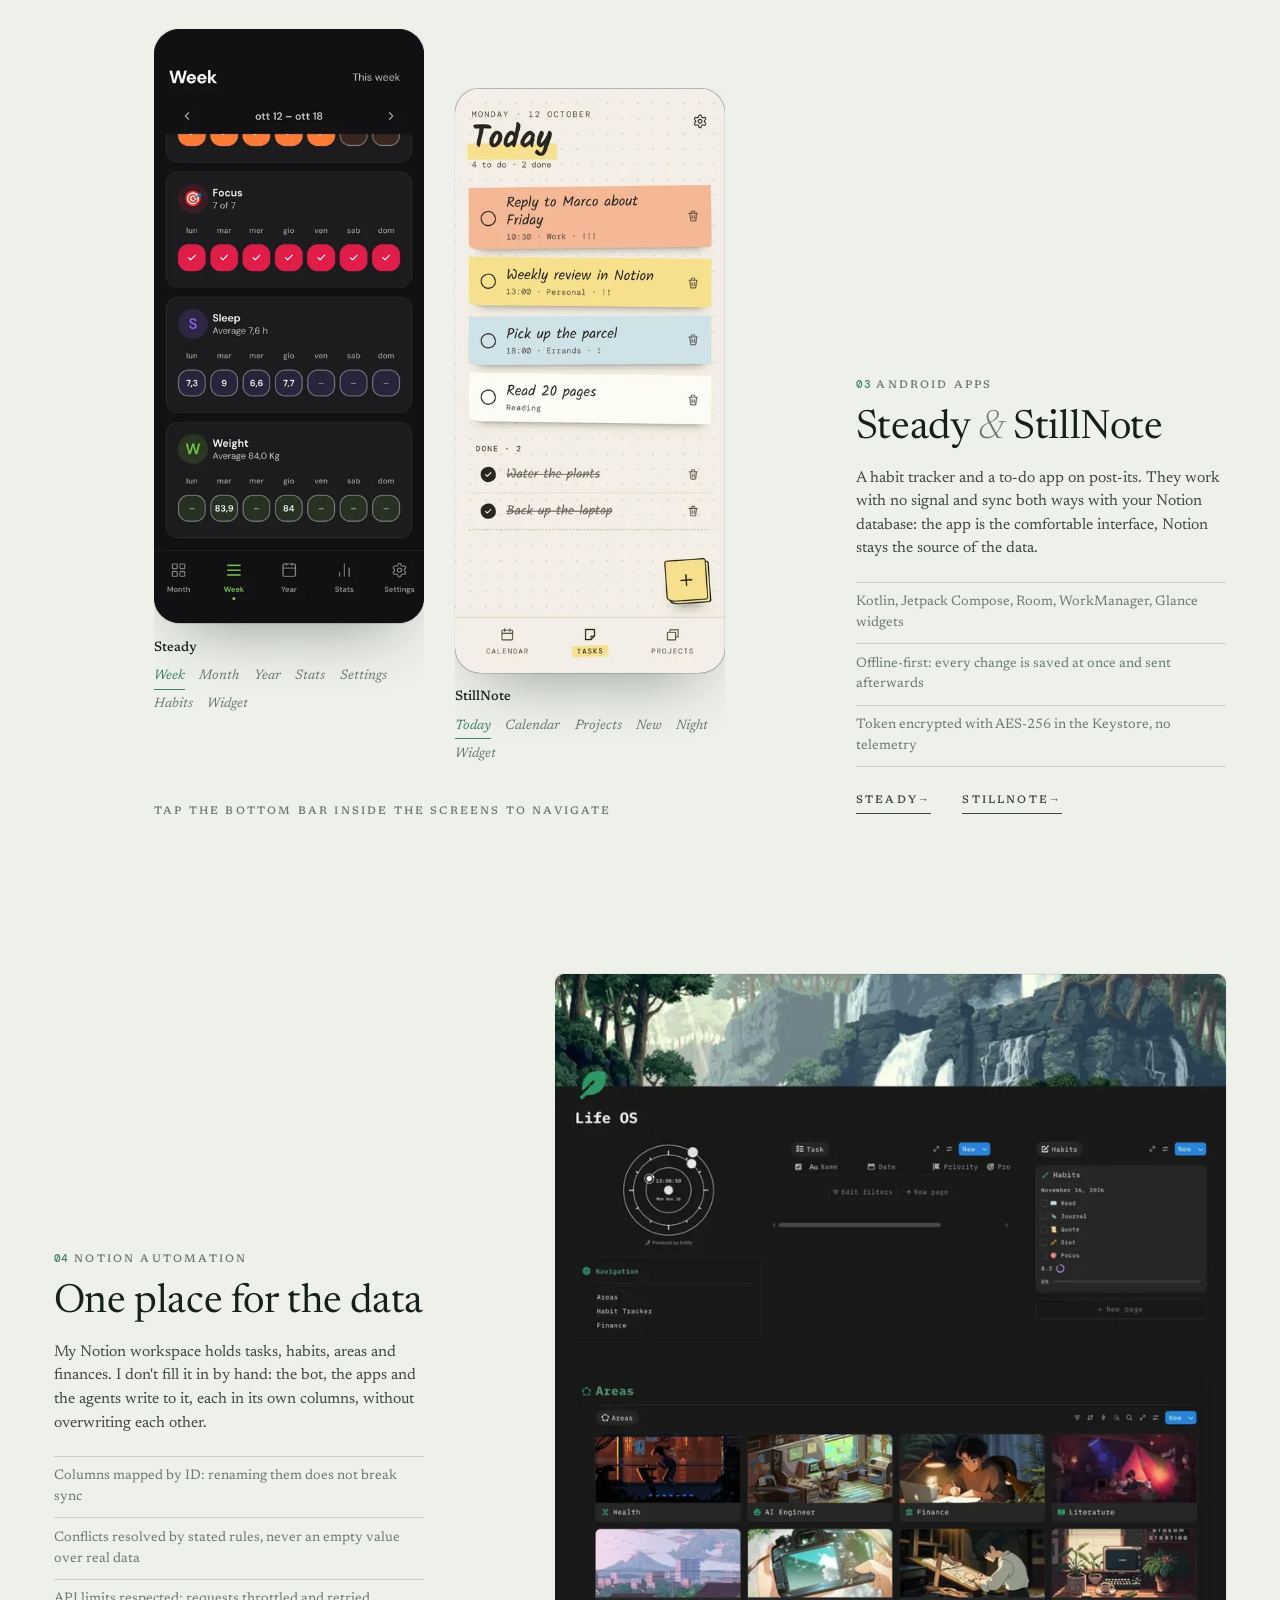
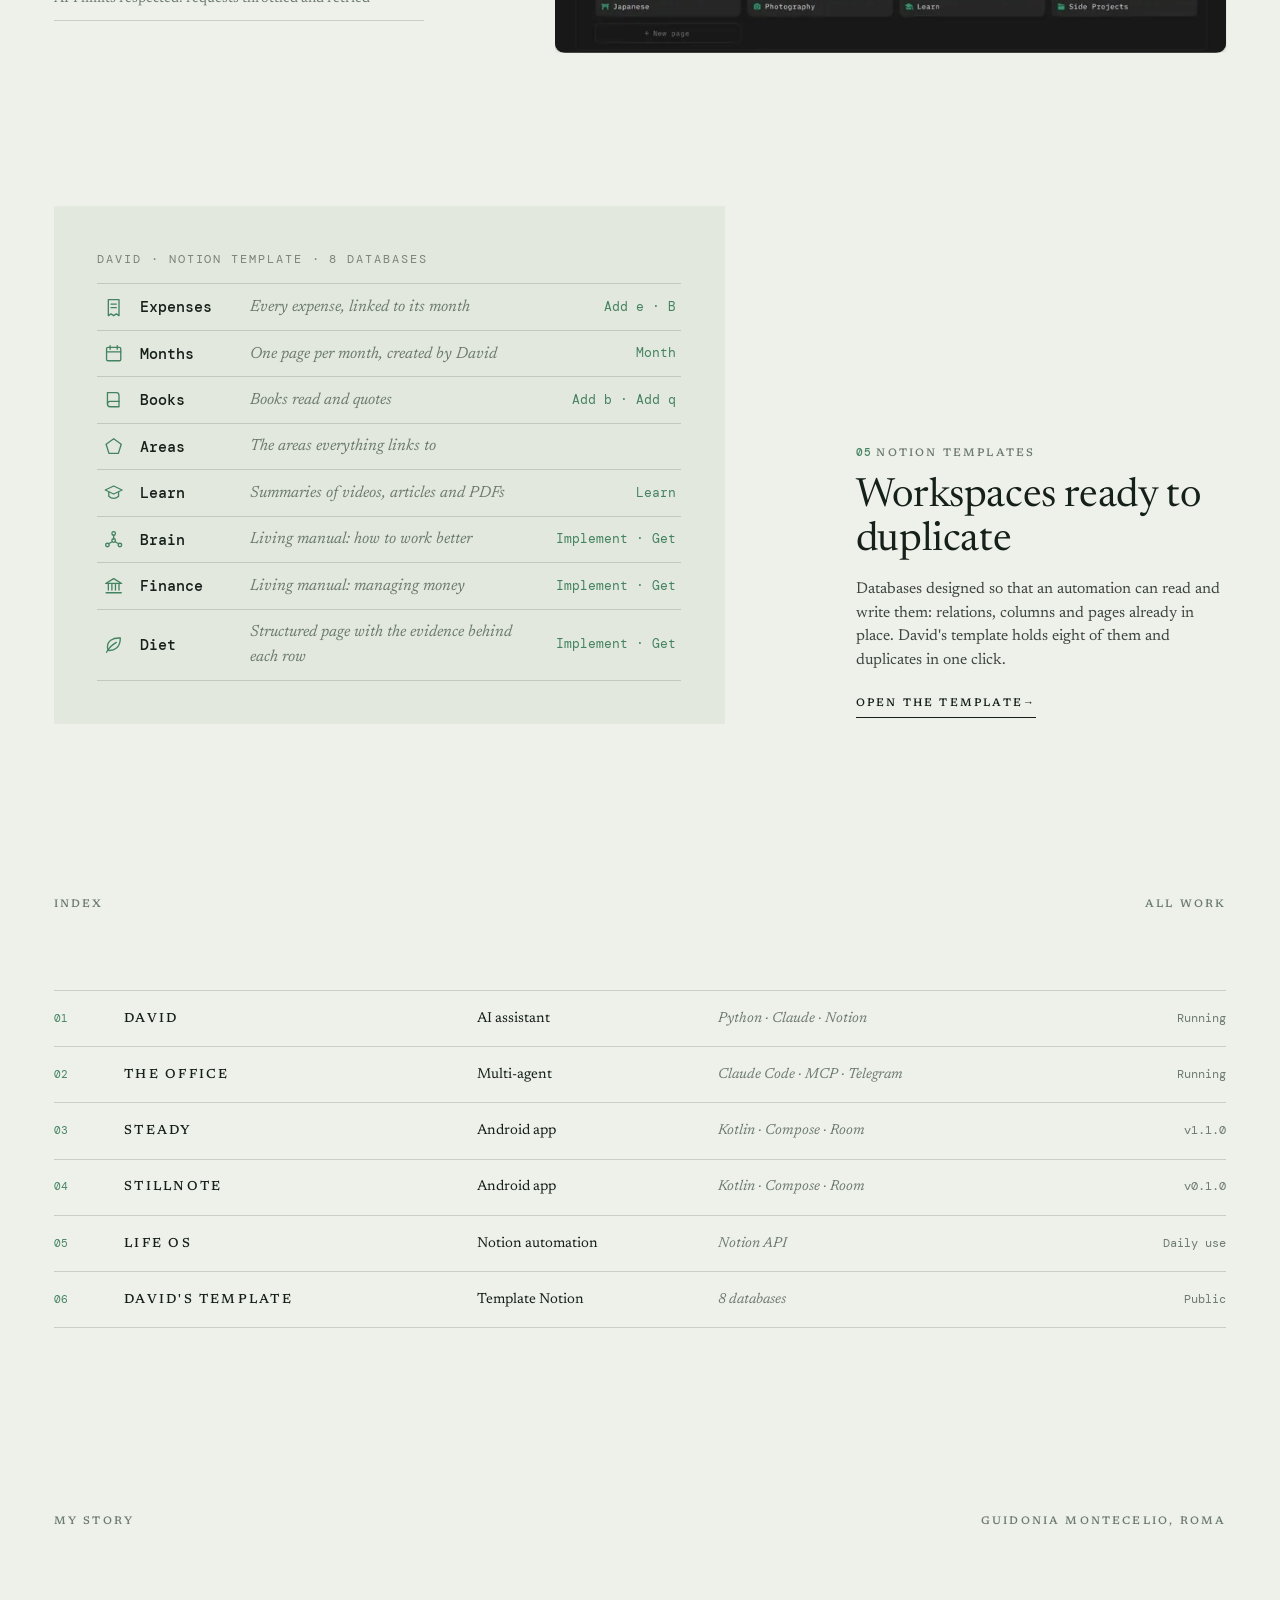
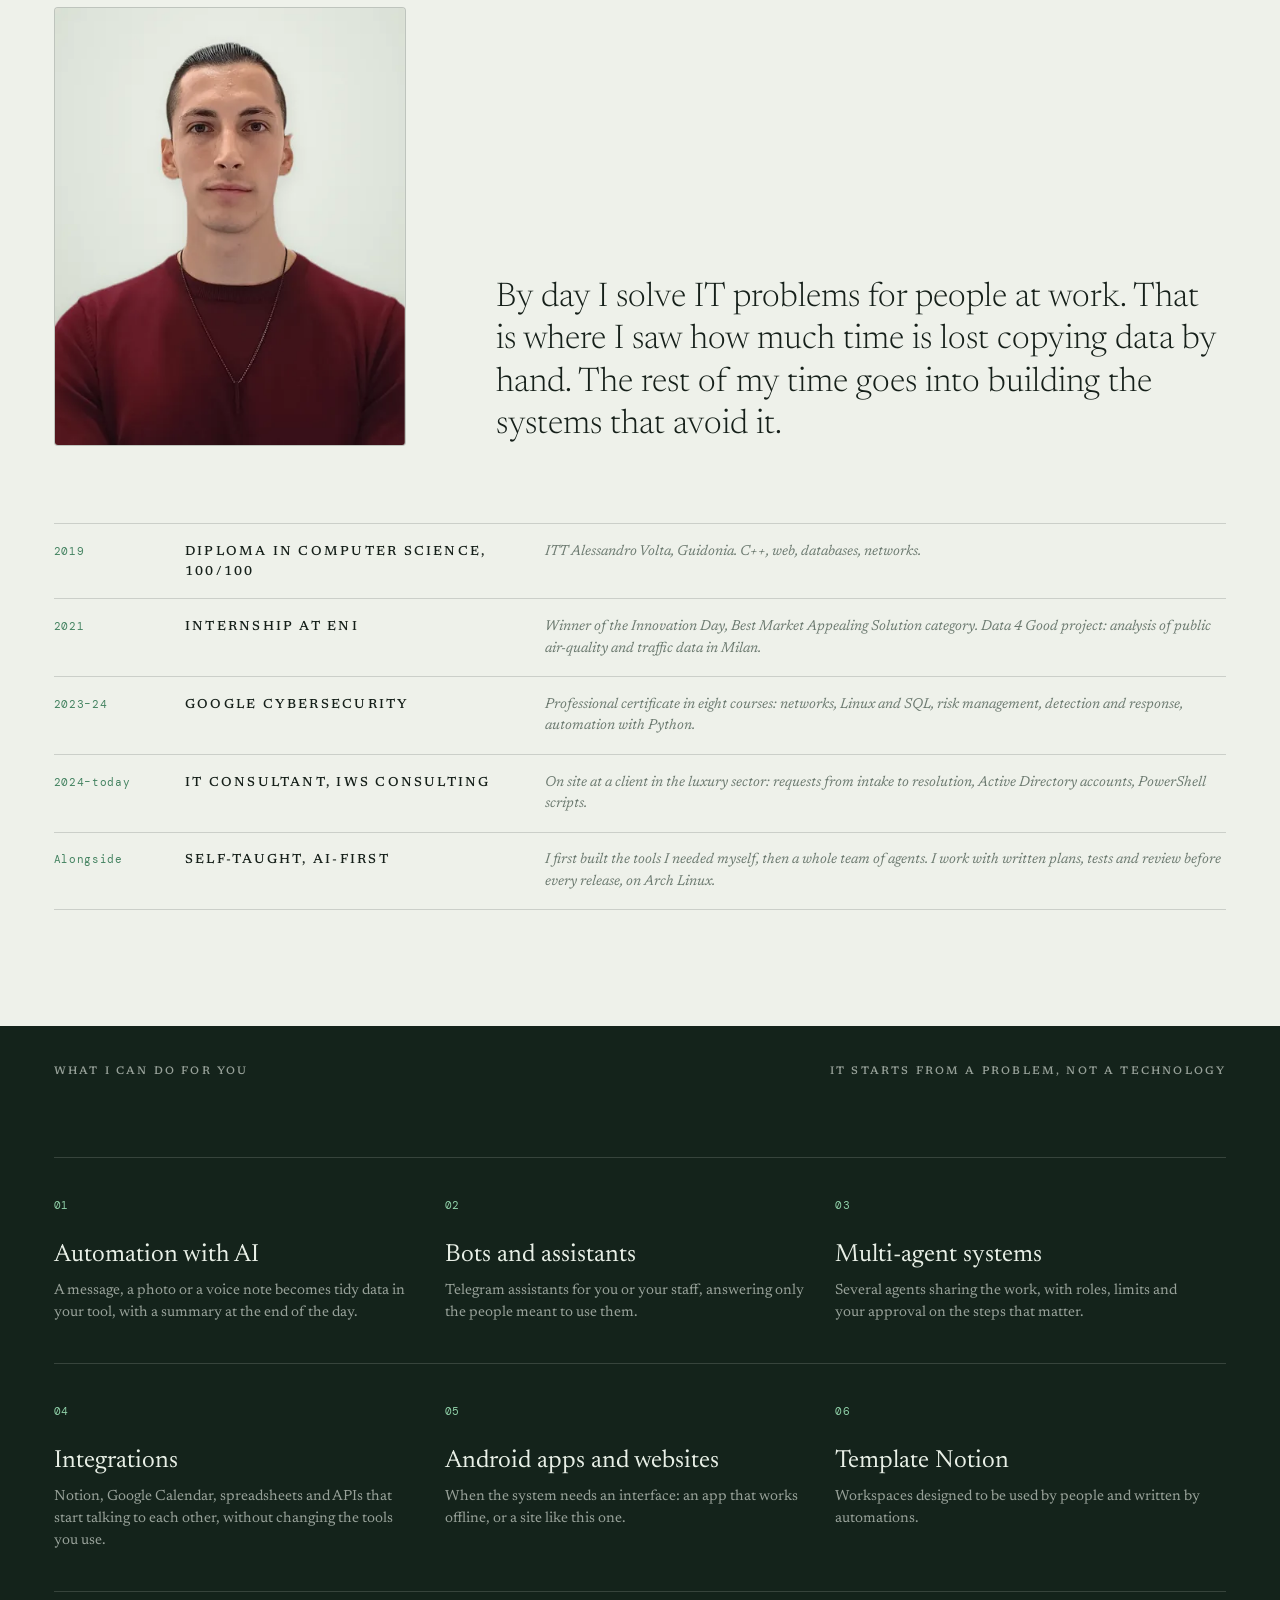
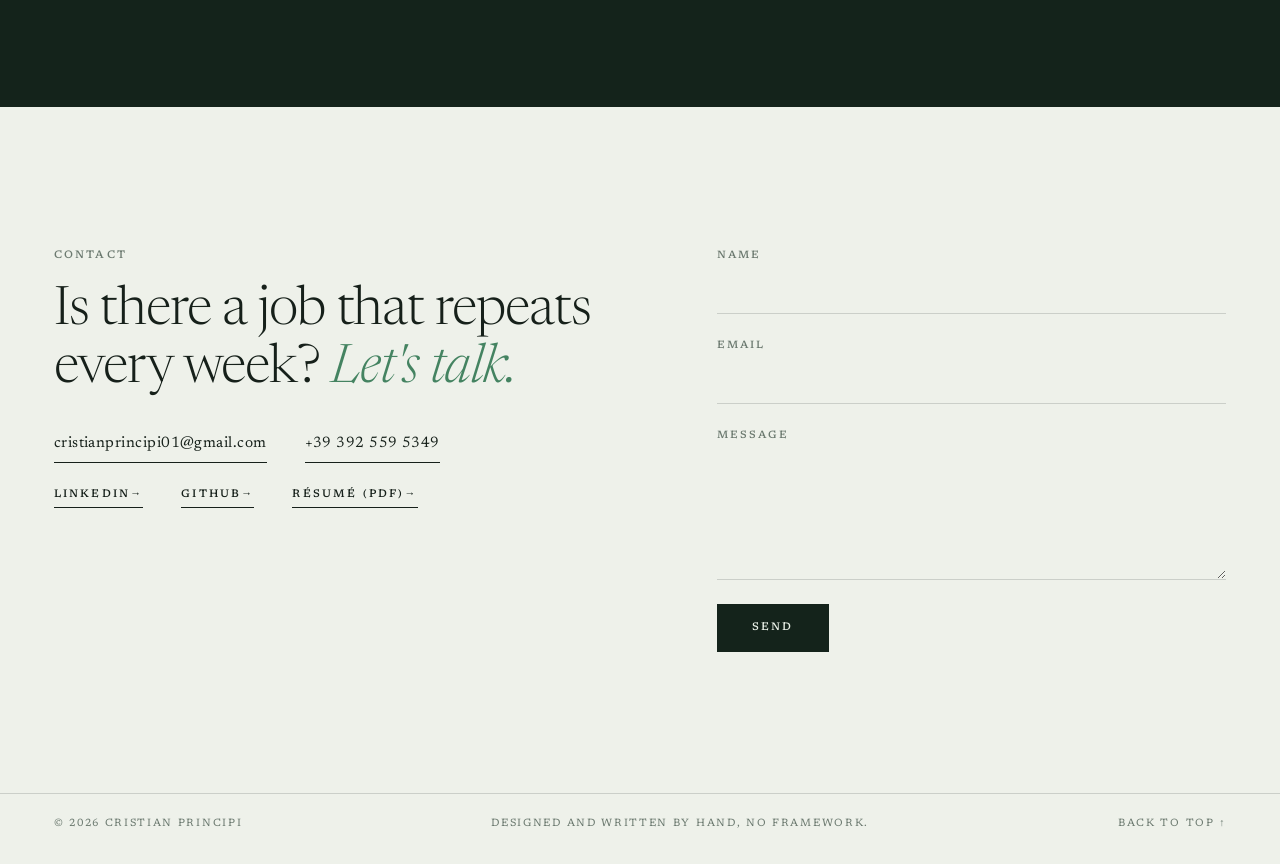
==== commit 79743fbc: "Video della missione: macchia finale verde La macchia sotto "your system" nell'ultima scena passa da" ====
--- a/index.html
+++ b/index.html
@@ -68,8 +68,8 @@
     <p class="label" data-i18n="mission.label">La missione</p>
     <p class="mission__big" data-i18n="mission.big">Le persone decidono. Il resto lo fa il&nbsp;sistema.</p>
     <figure class="film">
-      <video controls playsinline preload="none" poster="assets/img/mission-film.webp?v=3" width="1280" height="720" aria-label="What could run by itself? Animated film, 29 seconds, in English">
-        <source src="assets/video/mission-film-senza-macchie.mp4" type="video/mp4">
+      <video controls playsinline preload="none" poster="assets/img/mission-film.webp?v=4" width="1280" height="720" aria-label="What could run by itself? Animated film, 29 seconds, in English">
+        <source src="assets/video/mission-film-senza-macchie.mp4?v=2" type="video/mp4">
       </video>
       <figcaption data-i18n="mission.film">Tre sistemi in 29 secondi. In inglese, con audio.</figcaption>
     </figure>
